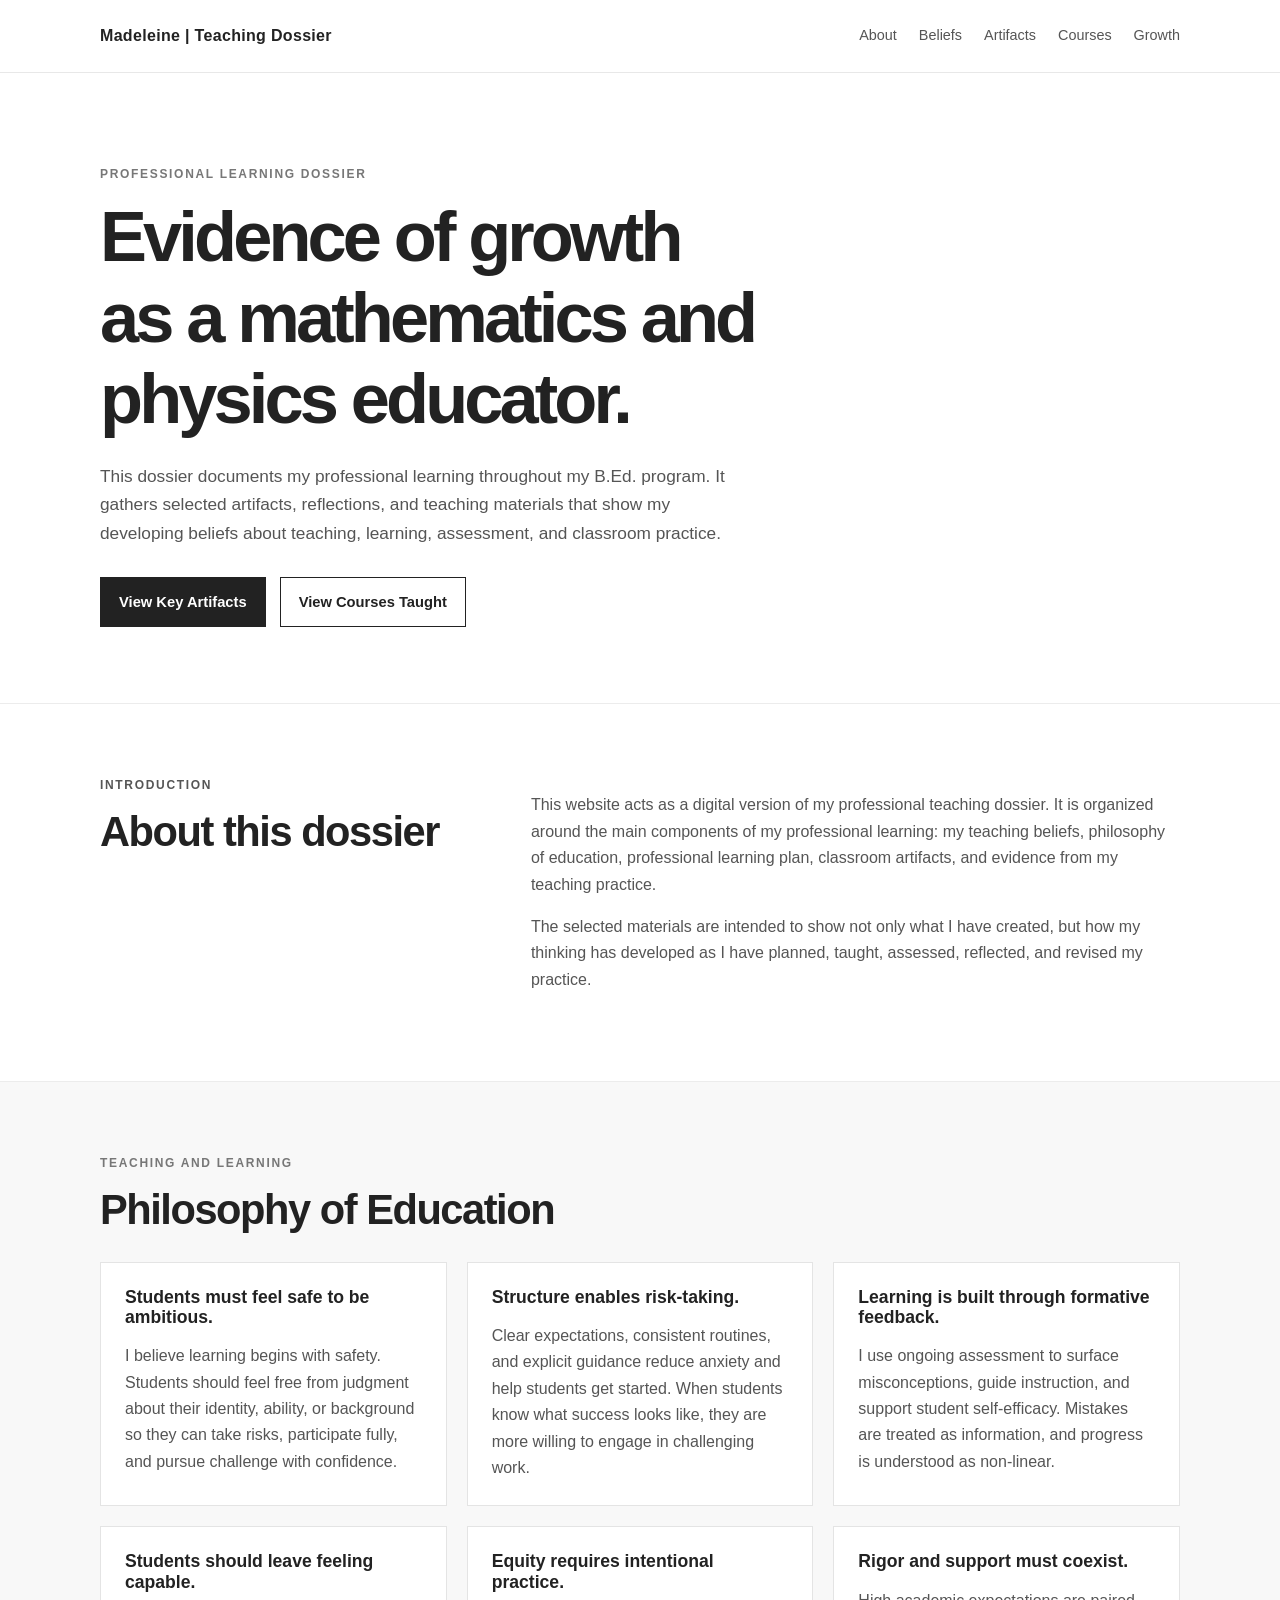
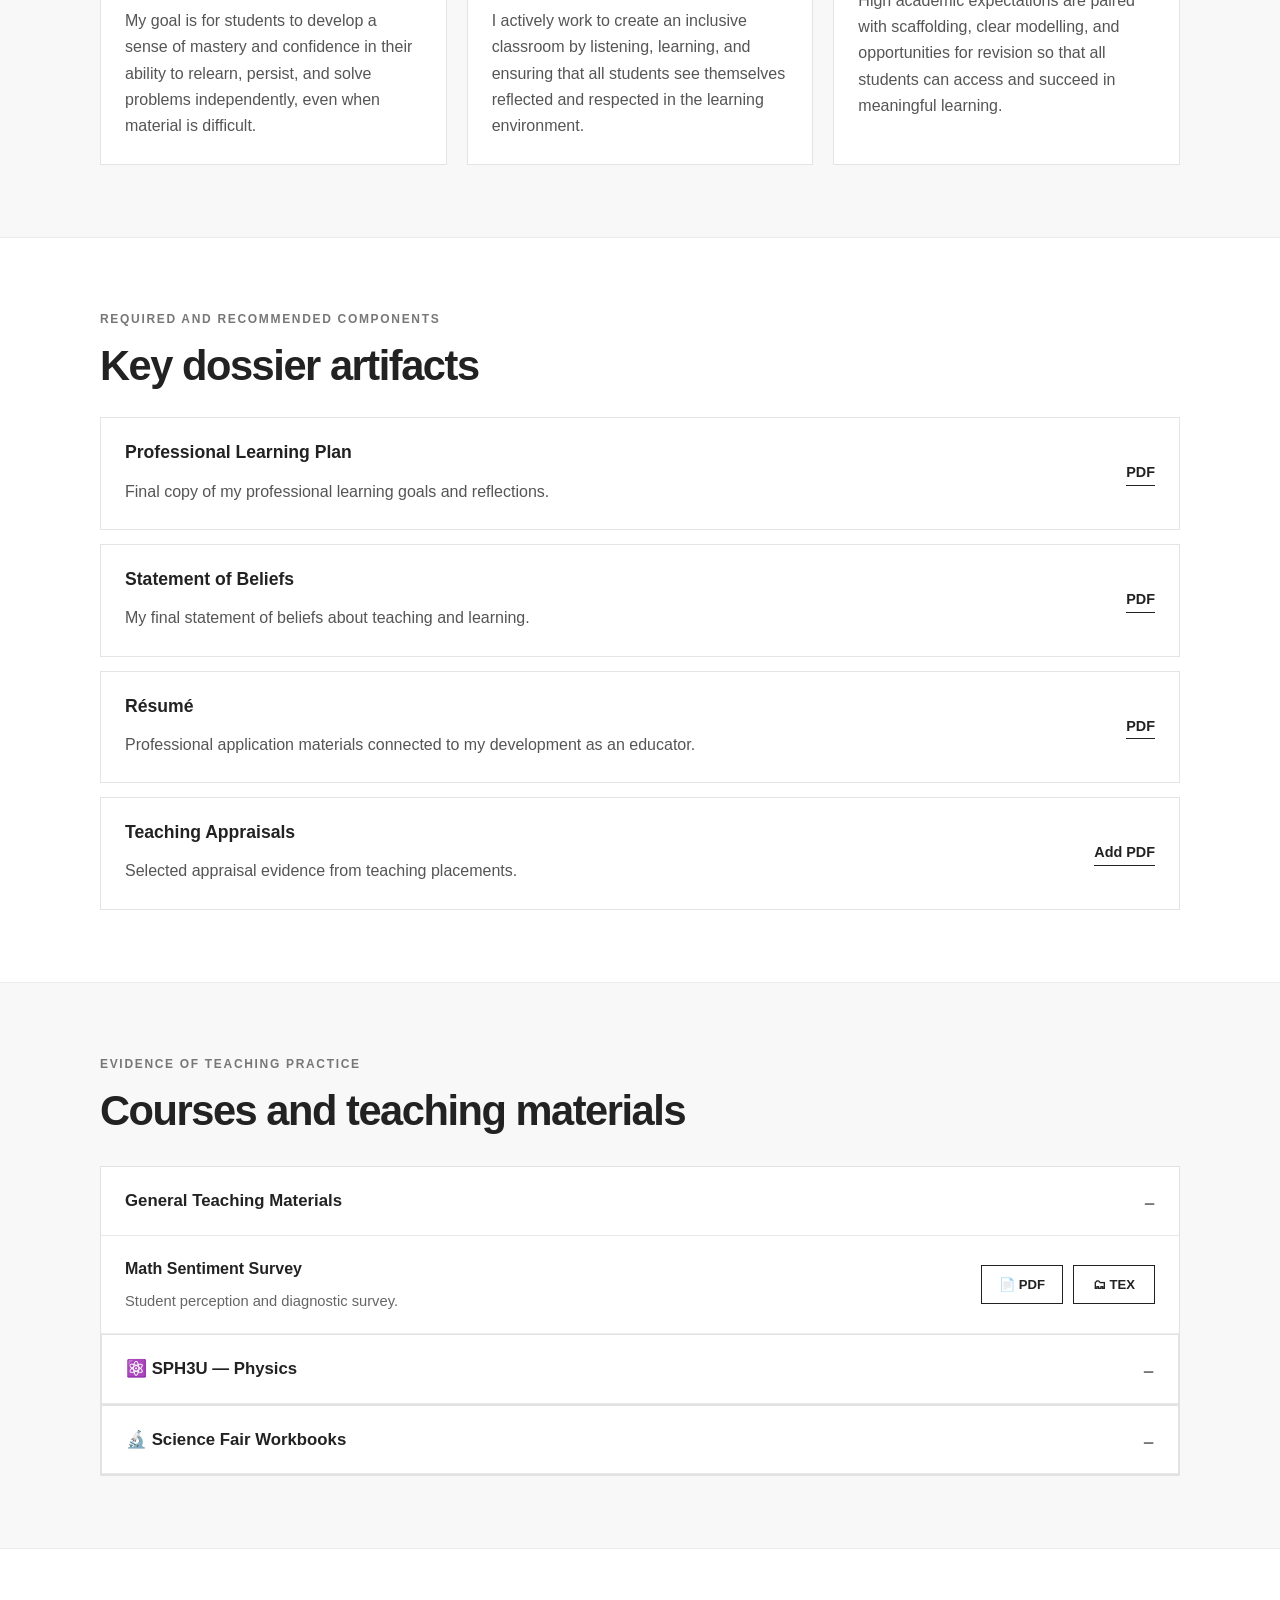
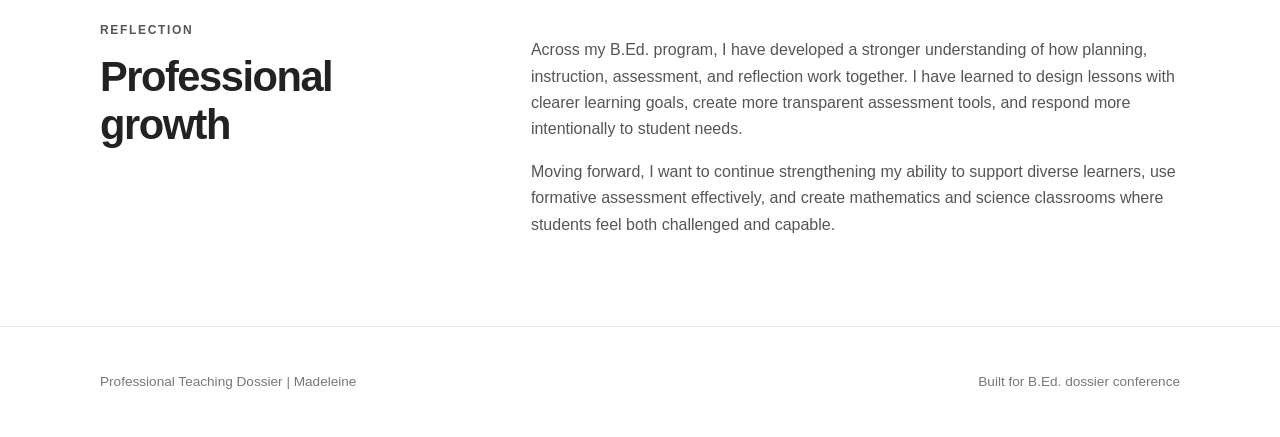
==== index.html @ 3e5472cd "added more course files" ====
<!DOCTYPE html>
<html lang="en">
<head>
  <meta charset="UTF-8" />
  <meta name="viewport" content="width=device-width, initial-scale=1.0" />
  <title>Professional Teaching Dossier | Madeleine</title>
  <link rel="stylesheet" href="style.css" />
</head>

<body>
  <header class="site-header">
    <div class="container nav-container">
      <a href="#home" class="logo">Madeleine | Teaching Dossier</a>

      <nav class="nav-links">
        <a href="#about">About</a>
        <a href="#beliefs">Beliefs</a>
        <a href="#artifacts">Artifacts</a>
        <a href="#courses">Courses</a>
        <a href="#growth">Growth</a>
      </nav>
    </div>
  </header>

  <main id="home">
    <section class="hero">
      <div class="container hero-grid">
        <div>
          <p class="eyebrow">Professional Learning Dossier</p>
          <h1>Evidence of growth as a mathematics and physics educator.</h1>
          <p class="hero-text">
            This dossier documents my professional learning throughout my B.Ed. program.
            It gathers selected artifacts, reflections, and teaching materials that show
            my developing beliefs about teaching, learning, assessment, and classroom practice.
          </p>

          <div class="button-row">
            <a class="button primary" href="#artifacts">View Key Artifacts</a>
            <a class="button secondary" href="#courses">View Courses Taught</a>
          </div>
        </div>
      </div>
    </section>

    <section id="about" class="section">
      <div class="container two-column">
        <div>
          <p class="eyebrow">Introduction</p>
          <h2>About this dossier</h2>
        </div>
        <div>
          <p>
            This website acts as a digital version of my professional teaching dossier.
            It is organized around the main components of my professional learning:
            my teaching beliefs, philosophy of education, professional learning plan,
            classroom artifacts, and evidence from my teaching practice.
          </p>
          <p>
            The selected materials are intended to show not only what I have created,
            but how my thinking has developed as I have planned, taught, assessed,
            reflected, and revised my practice.
          </p>
        </div>
      </div>
    </section>
    
    <section id="beliefs" class="section light">
      <div class="container">
        <p class="eyebrow">Teaching and Learning</p>
        <h2>Philosophy of Education</h2>
    
        <div class="card-grid three">
          <article class="card">
            <h3>Students must feel safe to be ambitious.</h3>
            <p>
              I believe learning begins with safety. Students should feel free from judgment
              about their identity, ability, or background so they can take risks, participate
              fully, and pursue challenge with confidence.
            </p>
          </article>
    
          <article class="card">
            <h3>Structure enables risk-taking.</h3>
            <p>
              Clear expectations, consistent routines, and explicit guidance reduce anxiety and
              help students get started. When students know what success looks like, they are
              more willing to engage in challenging work.
            </p>
          </article>
    
          <article class="card">
            <h3>Learning is built through formative feedback.</h3>
            <p>
              I use ongoing assessment to surface misconceptions, guide instruction, and support
              student self-efficacy. Mistakes are treated as information, and progress is
              understood as non-linear.
            </p>
          </article>
    
          <article class="card">
            <h3>Students should leave feeling capable.</h3>
            <p>
              My goal is for students to develop a sense of mastery and confidence in their
              ability to relearn, persist, and solve problems independently, even when material
              is difficult.
            </p>
          </article>
    
          <article class="card">
            <h3>Equity requires intentional practice.</h3>
            <p>
              I actively work to create an inclusive classroom by listening, learning, and
              ensuring that all students see themselves reflected and respected in the learning
              environment.
            </p>
          </article>
    
          <article class="card">
            <h3>Rigor and support must coexist.</h3>
            <p>
              High academic expectations are paired with scaffolding, clear modelling, and
              opportunities for revision so that all students can access and succeed in
              meaningful learning.
            </p>
          </article>
        </div>
      </div>
    </section>

    <section id="artifacts" class="section">
      <div class="container">
        <p class="eyebrow">Required and Recommended Components</p>
        <h2>Key dossier artifacts</h2>

        <div class="artifact-list">
          <article class="artifact">
            <div>
              <h3>Professional Learning Plan</h3>
              <p>Final copy of my professional learning goals and reflections.</p>
            </div>
            <a href="documents/professional-learning-plan.pdf" target="_blank">PDF</a>
          </article>

          <article class="artifact">
            <div>
              <h3>Statement of Beliefs</h3>
              <p>My final statement of beliefs about teaching and learning.</p>
            </div>
            <a href="documents/statement-of-beliefs.pdf" target="_blank">PDF</a>
          </article>

          <article class="artifact">
            <div>
              <h3>Résumé</h3>
              <p>Professional application materials connected to my development as an educator.</p>
            </div>
            <a href="documents/resume-cover-letter.pdf" target="_blank">PDF</a>
          </article>

          <article class="artifact">
            <div>
              <h3>Teaching Appraisals</h3>
              <p>Selected appraisal evidence from teaching placements.</p>
            </div>
            <a href="documents/teaching-appraisals.pdf" target="_blank">Add PDF</a>
          </article>
        </div>
      </div>
    </section>

    <section id="courses" class="section light">
      <div class="container">
        <p class="eyebrow">Evidence of Teaching Practice</p>
        <h2>Courses and teaching materials</h2>

        <div class="resource-groups">

          <details class="resource-group" open>
            <summary>General Teaching Materials</summary>

            <div class="resource-card">
              <div>
                <h4>Math Sentiment Survey</h4>
                <p>Student perception and diagnostic survey.</p>
              </div>
              <div class="download-buttons">
                <a href="teaching-materials/general-materials/math-sentiment-survey.pdf" download>📄 PDF</a>
                <a href="teaching-materials/math-sentiment-survey.tex" download>🗂 TEX</a>
              </div>
            </div>

      <details class="resource-group">
        <summary>⚛️ SPH3U — Physics</summary>

        <div class="resource-card"><div><h4>Kinematics — Relative Motion 1</h4></div><div class="download-buttons"><a href="teaching-materials/grade11-physics/sph3u-relative-motion-1.pdf" target="_blank" rel="noopener">📄 PDF</a><a href="teaching-materials/grade11-physics/sph3u-relative-motion-1.zip" download>🗂 ZIP</a></div></div>

        <div class="resource-card"><div><h4>Kinematics — Relative Motion 2</h4></div><div class="download-buttons"><a href="teaching-materials/grade11-physics/sph3u-relative-motion-2.pdf" target="_blank" rel="noopener">📄 PDF</a><a href="teaching-materials/grade11-physics/sph3u-relative-motion-2.tex" download>🗂 TEX</a></div></div>

        <div class="resource-card"><div><h4>Dynamics — Introduction to Dynamics</h4></div><div class="download-buttons"><a href="teaching-materials/grade11-physics/sph3u-introduction-to-dynamics.pdf" target="_blank" rel="noopener">📄 PDF</a><a href="teaching-materials/documents/sph3u-introduction-to-dynamics.zip" download>🗂 ZIP</a></div></div>

        <div class="resource-card"><div><h4>Dynamics — Forces</h4></div><div class="download-buttons"><a href="teaching-materials/grade11-physics/sph3u-forces.pdf" target="_blank" rel="noopener">📄 PDF</a><a href="teaching-materials/documents/sph3u-forces.zip" download>🗂 ZIP</a></div></div>

        <div class="resource-card"><div><h4>Dynamics — Newton’s Laws</h4></div><div class="download-buttons"><a href="teaching-materials/documents/sph3u-newtons-laws.pdf" download>📄 PDF</a><a href="teaching-materials/documents/sph3u-newtons-laws.zip" download>🗂 ZIP</a></div></div>

        <div class="resource-card"><div><h4>Dynamics — Newton’s Laws</h4></div><div class="download-buttons"><a href="teaching-materials/documents/sph3u-newtons-laws.pdf" download>📄 PDF</a><a href="teaching-materials/documents/sph3u-newtons-laws.zip" download>🗂 ZIP</a></div></div>

        <div class="resource-card"><div><h4>Dynamics — Newton’s Laws</h4></div><div class="download-buttons"><a href="teaching-materials/documents/sph3u-newtons-laws.pdf" download>📄 PDF</a><a href="teaching-materials/documents/sph3u-newtons-laws.zip" download>🗂 ZIP</a></div></div>
 
        <div class="resource-card"><div><h4>Dynamics — Gravity and Universal Gravitation</h4></div><div class="download-buttons"><a href="teaching-materials/documents/sph3u-gravity.pdf" download>📄 PDF</a><a href="teaching-materials/documents/sph3u-gravity.zip" download>🗂 ZIP</a></div></div>

        <div class="resource-card"><div><h4>Dynamics — Friction</h4></div><div class="download-buttons"><a href="teaching-materials/documents/sph3u-friction.pdf" download>📄 PDF</a><a href="teaching-materials/documents/sph3u-friction.zip" download>🗂 ZIP</a></div></div>

        <div class="resource-card"><div><h4>Labs — Experimental Uncertainties, % Error, Line of Best Fit</h4></div><div class="download-buttons"><a href="teaching-materials/documents/sph3u-experimental-uncertainties.pdf" download>📄 PDF</a><a href="teaching-materials/documents/sph3u-experimental-uncertainties.zip" download>🗂 ZIP</a></div></div>
      </details>

      <details class="resource-group">
        <summary>🔬 Science Fair Workbooks </summary>

        <div class="resource-card">
          <div>
            <h4>RD2 — Methodology Workbook</h4>
          </div>
          <div class="download-buttons">
            <a href="teaching-materials/science-fair-club/rd2-methodology.pdf" target="_blank" rel="noopener">📄 PDF</a>
            <a href="teaching-materials/science-fair-club/rd2-methodology.tex" download>🗂 TEX</a>
          </div>
        </div>

        <div class="resource-card">
          <div>
            <h4>RD3 — Reproducibility Workbook</h4>
          </div>
          <div class="download-buttons">
            <a href="teaching-materials/science-fair-club/rd3-reproducibility.pdf" target="_blank" rel="noopener">📄 PDF</a>
            <a href="teaching-materials/science-fair-club/rd3-reproducibility.tex" download>🗂 TEX</a>
          </div>
        </div>
      </details>

    </div>
  </div>
</section>


    <section id="growth" class="section">
      <div class="container two-column">
        <div>
          <p class="eyebrow">Reflection</p>
          <h2>Professional growth</h2>
        </div>

        <div>
          <p>
            Across my B.Ed. program, I have developed a stronger understanding of how planning,
            instruction, assessment, and reflection work together. I have learned to design
            lessons with clearer learning goals, create more transparent assessment tools,
            and respond more intentionally to student needs.
          </p>

          <p>
            Moving forward, I want to continue strengthening my ability to support diverse learners,
            use formative assessment effectively, and create mathematics and science classrooms
            where students feel both challenged and capable.
          </p>
        </div>
      </div>
    </section>
  </main>

  <footer class="site-footer">
    <div class="container footer-content">
      <p>Professional Teaching Dossier | Madeleine</p>
      <p>Built for B.Ed. dossier conference</p>
    </div>
  </footer>
</body>
</html>
---- style.css ----
* {
  box-sizing: border-box;
}

html {
  scroll-behavior: smooth;
}

body {
  margin: 0;
  font-family: Arial, Helvetica, sans-serif;
  color: #222;
  background: #ffffff;
  line-height: 1.65;
}

a {
  color: inherit;
}

.container {
  width: min(1080px, 92%);
  margin: 0 auto;
}

.site-header {
  position: sticky;
  top: 0;
  z-index: 10;
  background: rgba(255, 255, 255, 0.94);
  border-bottom: 1px solid #e8e8e8;
  backdrop-filter: blur(10px);
}

.nav-container {
  min-height: 72px;
  display: flex;
  align-items: center;
  justify-content: space-between;
  gap: 24px;
}

.logo {
  text-decoration: none;
  font-weight: 700;
  letter-spacing: 0.02em;
}

.nav-links {
  display: flex;
  gap: 22px;
  font-size: 0.9rem;
}

.nav-links a {
  text-decoration: none;
  color: #555;
}

.nav-links a:hover {
  color: #000;
}

.hero {
  padding: 92px 0 76px;
  border-bottom: 1px solid #ececec;
}

.hero-grid {
  display: grid;
  grid-template-columns: 1.6fr 0.9fr;
  gap: 56px;
  align-items: center;
}

.eyebrow {
  margin: 0 0 12px;
  color: #777;
  text-transform: uppercase;
  letter-spacing: 0.14em;
  font-size: 0.75rem;
  font-weight: 700;
}

h1,
h2,
h3 {
  line-height: 1.15;
  margin-top: 0;
}

h1 {
  font-size: clamp(2.2rem, 6vw, 4.4rem);
  letter-spacing: -0.055em;
  margin-bottom: 22px;
}

h2 {
  font-size: clamp(1.7rem, 4vw, 2.6rem);
  letter-spacing: -0.035em;
  margin-bottom: 20px;
}

h3 {
  font-size: 1.1rem;
  margin-bottom: 10px;
}

.hero-text {
  max-width: 680px;
  font-size: 1.08rem;
  color: #555;
}

.button-row {
  display: flex;
  gap: 14px;
  flex-wrap: wrap;
  margin-top: 30px;
}

.button {
  display: inline-block;
  padding: 12px 18px;
  border: 1px solid #222;
  text-decoration: none;
  font-size: 0.92rem;
  font-weight: 700;
}

.button.primary {
  background: #222;
  color: white;
}

.button.secondary {
  background: white;
  color: #222;
}

.hero-card {
  border: 1px solid #e5e5e5;
  padding: 28px;
  background: #fafafa;
}

.hero-card h2 {
  font-size: 1.3rem;
  margin-bottom: 16px;
}

.section {
  padding: 72px 0;
}

.section.light {
  background: #f8f8f8;
  border-top: 1px solid #ececec;
  border-bottom: 1px solid #ececec;
}

.two-column {
  display: grid;
  grid-template-columns: 0.8fr 1.4fr;
  gap: 60px;
}

.two-column p {
  color: #555;
}

.card-grid {
  display: grid;
  gap: 20px;
  margin-top: 28px;
}

.card-grid.three {
  grid-template-columns: repeat(3, 1fr);
}

.card-grid.two {
  grid-template-columns: repeat(2, 1fr);
}

.card,
.course-card,
.artifact {
  background: white;
  border: 1px solid #e4e4e4;
  padding: 24px;
}

.card p,
.course-card p,
.artifact p {
  color: #555;
  margin-bottom: 0;
}

.artifact-list {
  display: grid;
  gap: 14px;
  margin-top: 28px;
}

.artifact {
  display: flex;
  justify-content: space-between;
  align-items: center;
  gap: 24px;
}

.artifact h3 {
  margin-bottom: 6px;
}

.artifact a,
.course-card a {
  white-space: nowrap;
  font-size: 0.9rem;
  font-weight: 700;
  text-decoration: none;
  border-bottom: 1px solid #222;
}

.course-code {
  margin: -4px 0 12px;
  font-size: 0.78rem;
  font-weight: 700;
  color: #777;
  text-transform: uppercase;
  letter-spacing: 0.12em;
}

.site-footer {
  padding: 30px 0;
  border-top: 1px solid #e8e8e8;
  background: #fff;
}

.footer-content {
  display: flex;
  justify-content: space-between;
  gap: 20px;
  color: #777;
  font-size: 0.85rem;
}

@media (max-width: 820px) {
  .nav-container,
  .footer-content {
    flex-direction: column;
    align-items: flex-start;
    padding: 16px 0;
  }

  .nav-links {
    flex-wrap: wrap;
    gap: 14px;
  }

  .hero-grid,
  .two-column,
  .card-grid.three,
  .card-grid.two {
    grid-template-columns: 1fr;
  }

  .hero {
    padding: 64px 0;
  }

  .section {
    padding: 52px 0;
  }

  .artifact {
    flex-direction: column;
    align-items: flex-start;
  }
}

.resource-groups {
  display: grid;
  gap: 18px;
  margin-top: 32px;
}

.resource-group {
  background: #ffffff;
  border: 1px solid #e2e2e2;
  padding: 0;
}

.resource-group summary {
  cursor: pointer;
  padding: 20px 24px;
  font-weight: 700;
  font-size: 1.05rem;
  list-style: none;
  border-bottom: 1px solid #e8e8e8;
}

.resource-group summary::-webkit-details-marker {
  display: none;
}

.resource-group summary::after {
  content: "+";
  float: right;
  font-size: 1.2rem;
  color: #777;
}

.resource-group[open] summary::after {
  content: "–";
}

.resource-card {
  display: flex;
  justify-content: space-between;
  align-items: center;
  gap: 28px;
  padding: 20px 24px;
  border-bottom: 1px solid #eeeeee;
}

.resource-card:last-child {
  border-bottom: none;
}

.resource-card h4 {
  margin: 0 0 6px;
  font-size: 1rem;
}

.resource-card p {
  margin: 0;
  color: #666;
  font-size: 0.92rem;
}

.download-buttons {
  display: flex;
  gap: 10px;
  flex-wrap: wrap;
}

.download-buttons a {
  display: inline-block;
  min-width: 82px;
  text-align: center;
  padding: 8px 12px;
  border: 1px solid #222;
  text-decoration: none;
  font-size: 0.82rem;
  font-weight: 700;
  background: #ffffff;
}

.download-buttons a:hover {
  background: #222;
  color: #ffffff;
}

@media (max-width: 720px) {
  .resource-card {
    flex-direction: column;
    align-items: flex-start;
  }
}
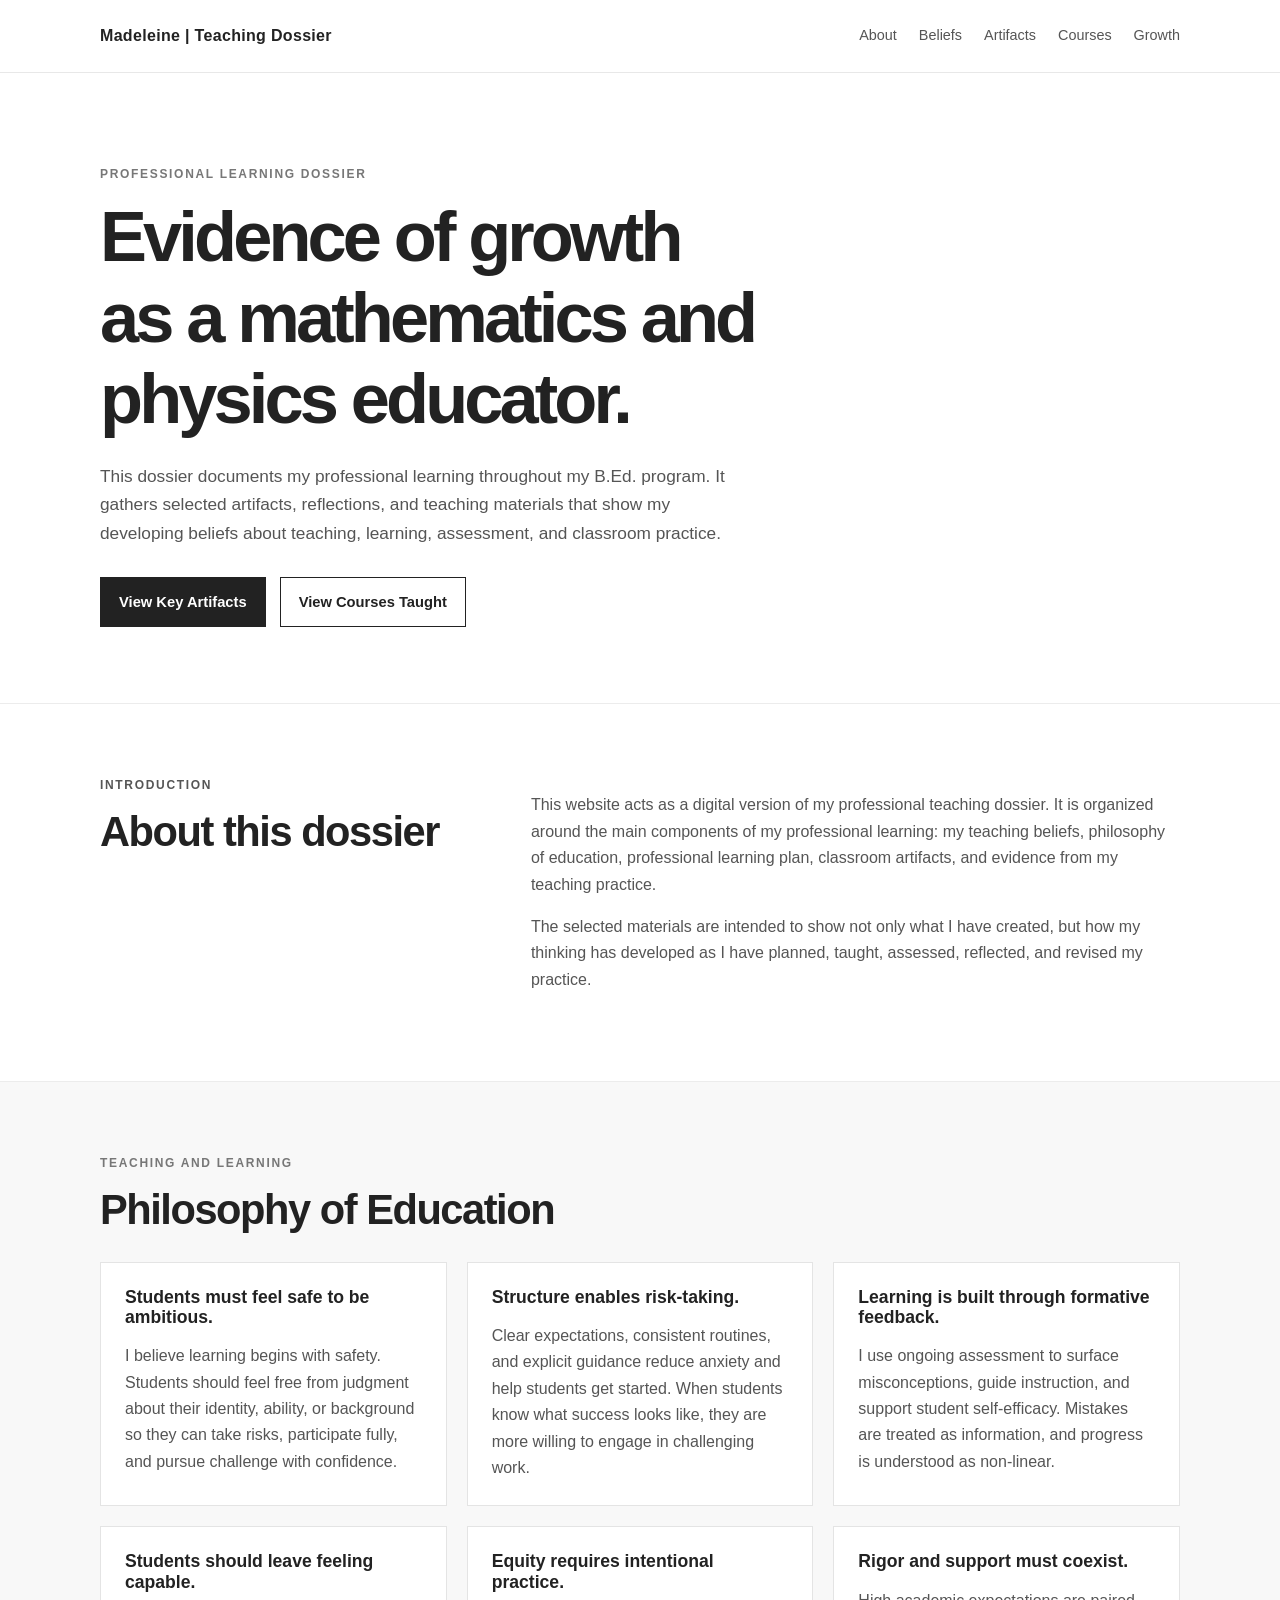
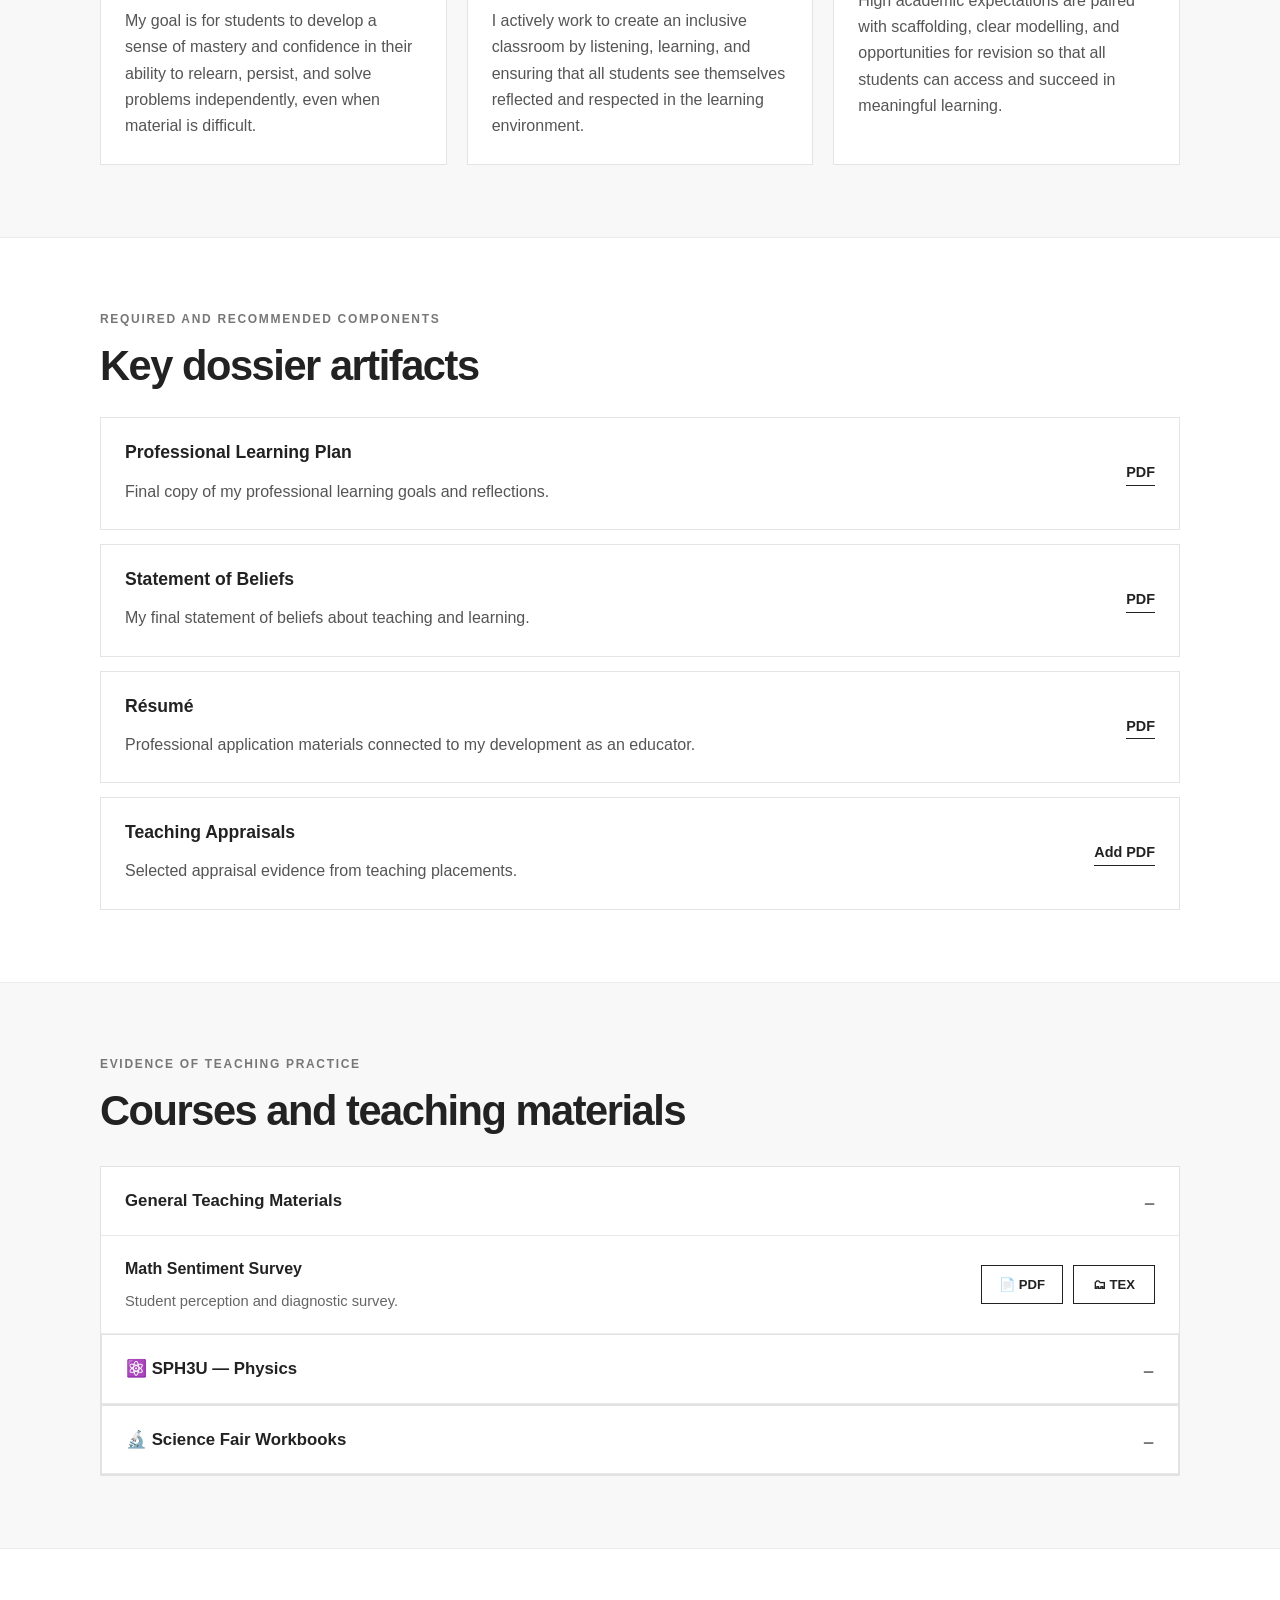
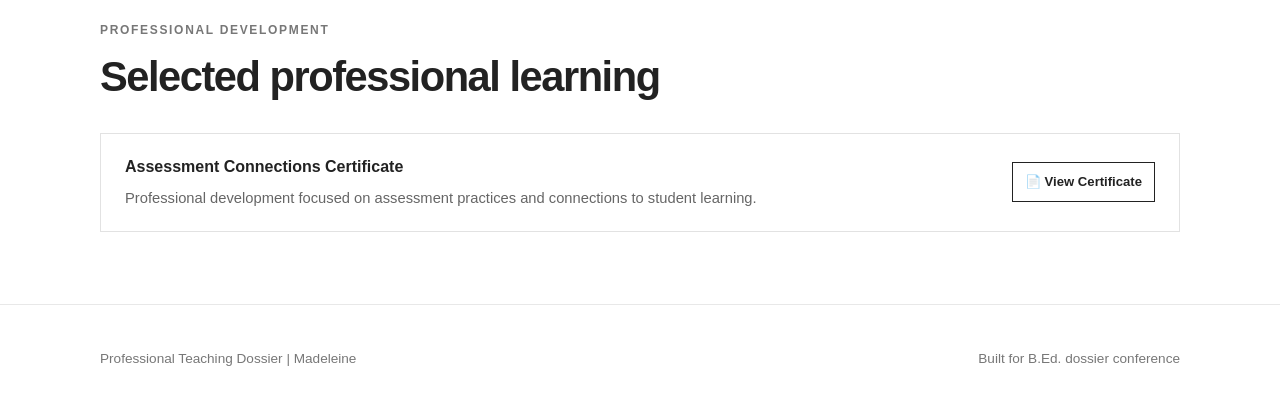
==== commit 29b33d2d: "updated professional development section" ====
--- a/index.html
+++ b/index.html
@@ -243,28 +243,29 @@
 
 
     <section id="growth" class="section">
-      <div class="container two-column">
-        <div>
-          <p class="eyebrow">Reflection</p>
-          <h2>Professional growth</h2>
-        </div>
-
-        <div>
-          <p>
-            Across my B.Ed. program, I have developed a stronger understanding of how planning,
-            instruction, assessment, and reflection work together. I have learned to design
-            lessons with clearer learning goals, create more transparent assessment tools,
-            and respond more intentionally to student needs.
-          </p>
-
-          <p>
-            Moving forward, I want to continue strengthening my ability to support diverse learners,
-            use formative assessment effectively, and create mathematics and science classrooms
-            where students feel both challenged and capable.
-          </p>
-        </div>
-      </div>
-    </section>
+  <div class="container">
+    <p class="eyebrow">Professional Development</p>
+    <h2>Selected professional learning</h2>
+
+    <div class="resource-groups">
+
+      <div class="resource-group" open>
+        <div class="resource-card">
+          <div>
+            <h4>Assessment Connections Certificate</h4>
+            <p>Professional development focused on assessment practices and connections to student learning.</p>
+          </div>
+          <div class="download-buttons">
+            <a href="assets/documents/assessment-connections-certificate.pdf" target="_blank" rel="noopener">
+              📄 View Certificate
+            </a>
+          </div>
+        </div>
+      </div>
+
+    </div>
+  </div>
+</section>
   </main>
 
   <footer class="site-footer">
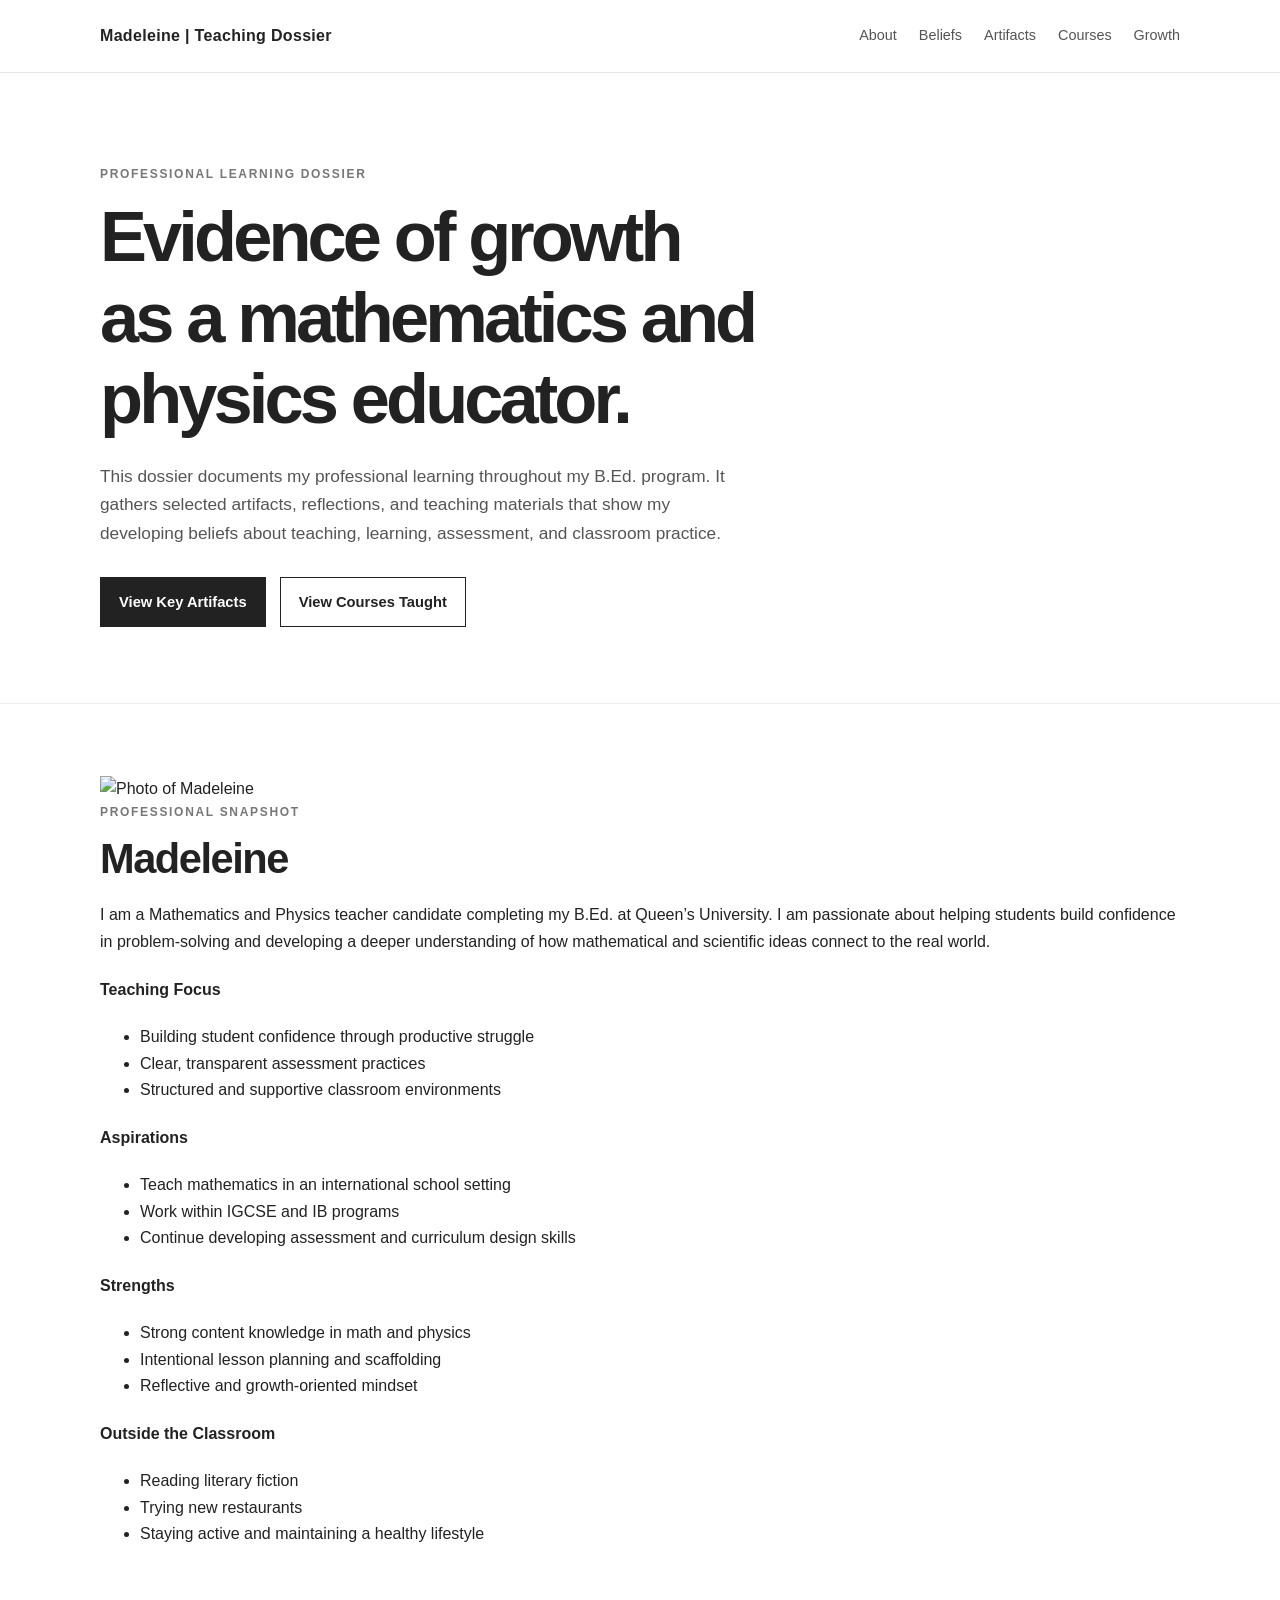
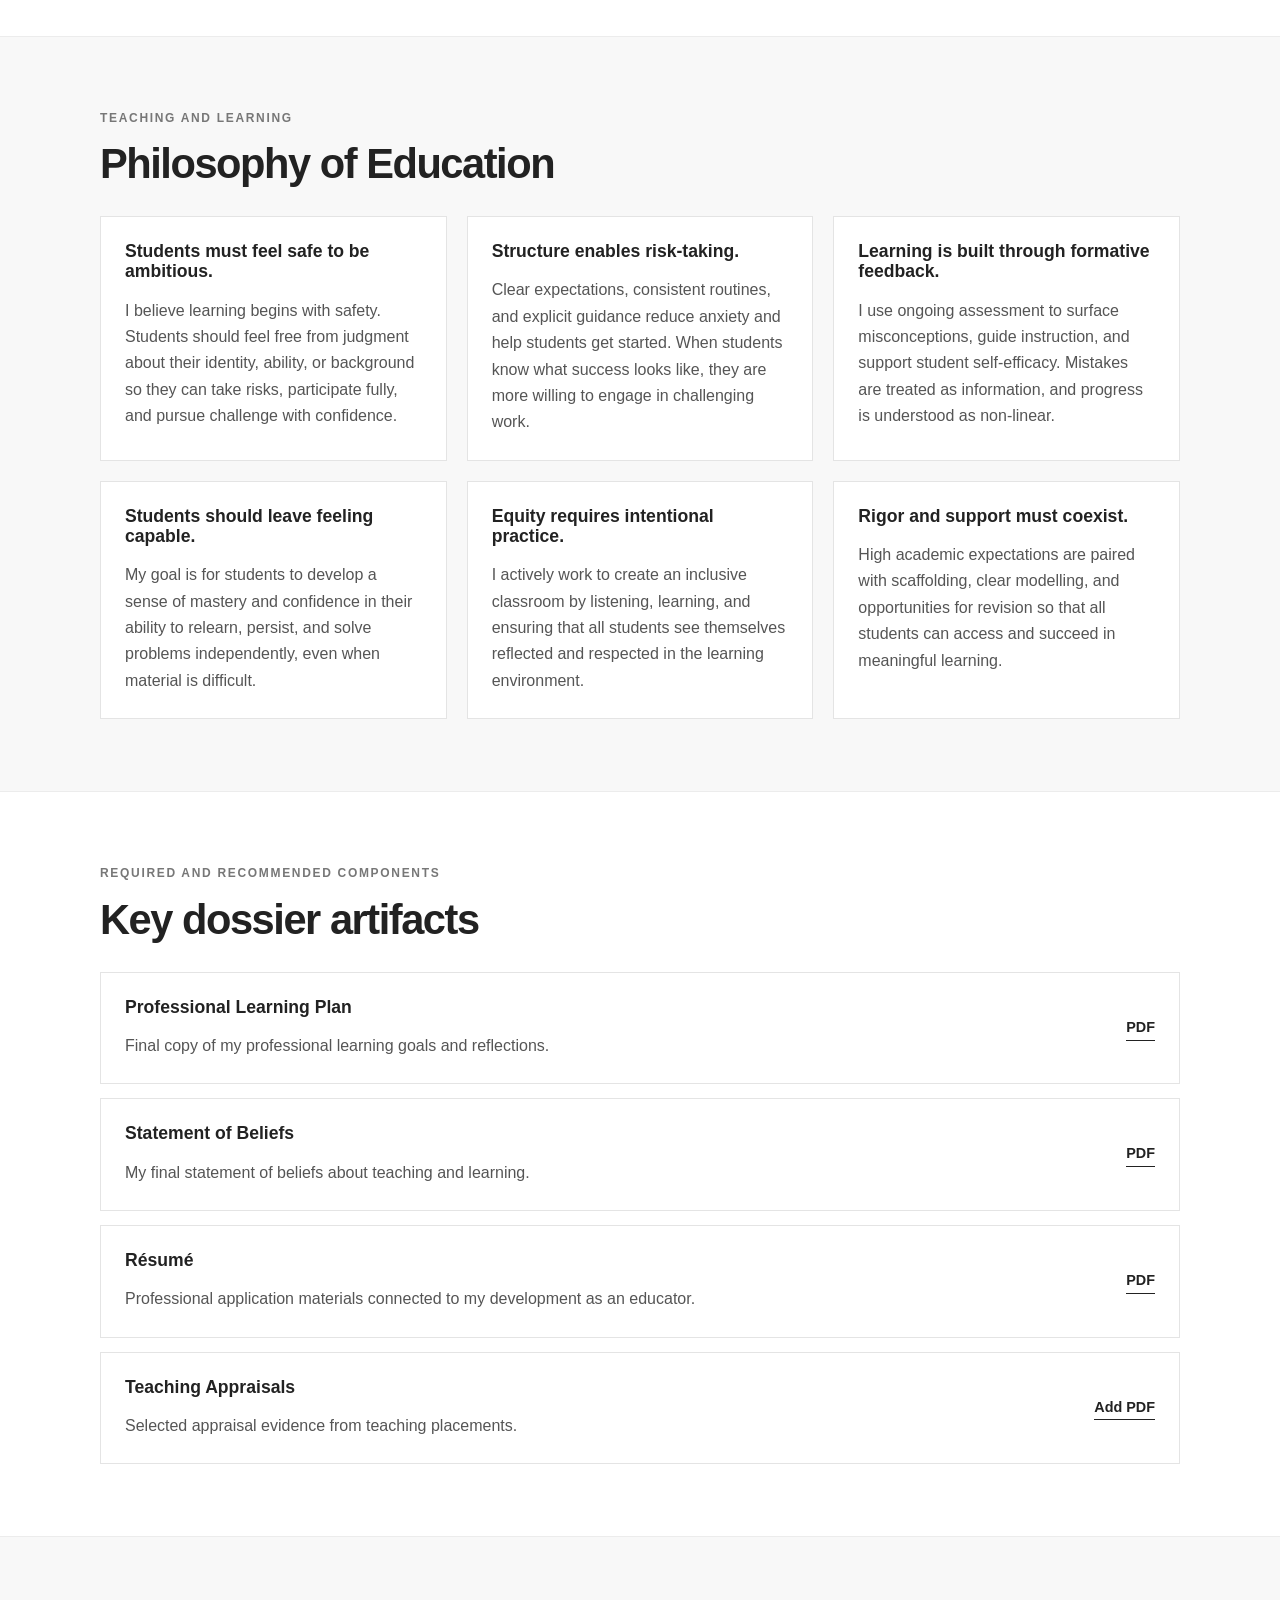
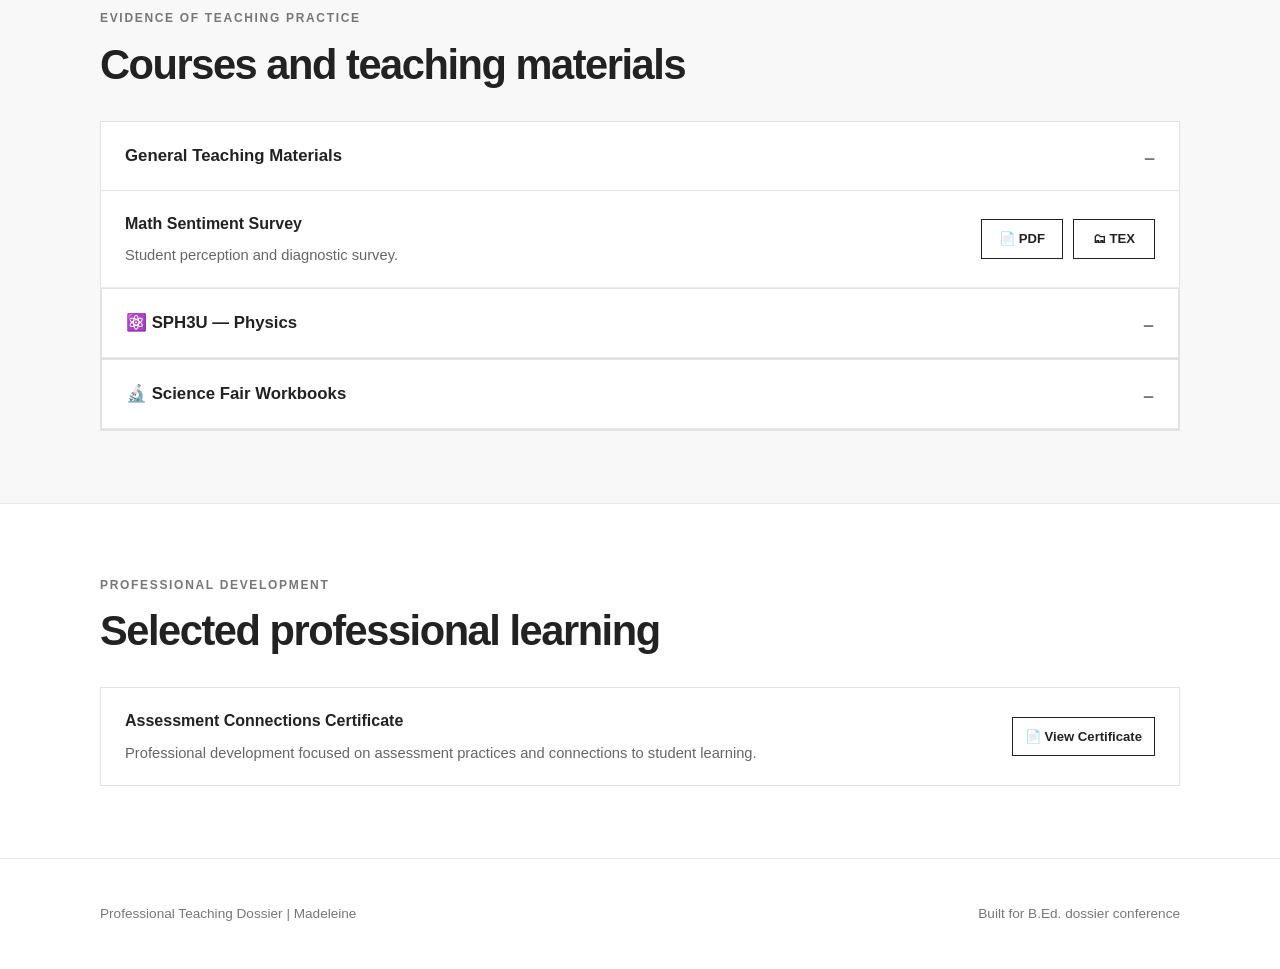
==== commit 1ea03b00: "added about section" ====
--- a/index.html
+++ b/index.html
@@ -42,27 +42,69 @@
       </div>
     </section>
 
-    <section id="about" class="section">
-      <div class="container two-column">
-        <div>
-          <p class="eyebrow">Introduction</p>
-          <h2>About this dossier</h2>
-        </div>
-        <div>
-          <p>
-            This website acts as a digital version of my professional teaching dossier.
-            It is organized around the main components of my professional learning:
-            my teaching beliefs, philosophy of education, professional learning plan,
-            classroom artifacts, and evidence from my teaching practice.
-          </p>
-          <p>
-            The selected materials are intended to show not only what I have created,
-            but how my thinking has developed as I have planned, taught, assessed,
-            reflected, and revised my practice.
-          </p>
-        </div>
-      </div>
-    </section>
+<section id="about" class="section">
+  <div class="container placemat">
+
+    <!-- LEFT: PHOTO -->
+    <div class="placemat-image">
+      <img src="assets/images/profile.jpg" alt="Photo of Madeleine">
+    </div>
+
+    <!-- RIGHT: CONTENT -->
+    <div class="placemat-content">
+
+      <p class="eyebrow">Professional Snapshot</p>
+      <h2>Madeleine</h2>
+
+      <p class="placemat-intro">
+        I am a Mathematics and Physics teacher candidate completing my B.Ed. at Queen’s University.
+        I am passionate about helping students build confidence in problem-solving and developing a
+        deeper understanding of how mathematical and scientific ideas connect to the real world.
+      </p>
+
+      <div class="placemat-grid">
+
+        <div>
+          <h4>Teaching Focus</h4>
+          <ul>
+            <li>Building student confidence through productive struggle</li>
+            <li>Clear, transparent assessment practices</li>
+            <li>Structured and supportive classroom environments</li>
+          </ul>
+        </div>
+
+        <div>
+          <h4>Aspirations</h4>
+          <ul>
+            <li>Teach mathematics in an international school setting</li>
+            <li>Work within IGCSE and IB programs</li>
+            <li>Continue developing assessment and curriculum design skills</li>
+          </ul>
+        </div>
+
+        <div>
+          <h4>Strengths</h4>
+          <ul>
+            <li>Strong content knowledge in math and physics</li>
+            <li>Intentional lesson planning and scaffolding</li>
+            <li>Reflective and growth-oriented mindset</li>
+          </ul>
+        </div>
+
+        <div>
+          <h4>Outside the Classroom</h4>
+          <ul>
+            <li>Reading literary fiction</li>
+            <li>Trying new restaurants</li>
+            <li>Staying active and maintaining a healthy lifestyle</li>
+          </ul>
+        </div>
+
+      </div>
+
+    </div>
+  </div>
+</section>
     
     <section id="beliefs" class="section light">
       <div class="container">
@@ -256,7 +298,7 @@
             <p>Professional development focused on assessment practices and connections to student learning.</p>
           </div>
           <div class="download-buttons">
-            <a href="assets/documents/assessment-connections-certificate.pdf" target="_blank" rel="noopener">
+            <a href="documents/assessment-connections-certificate.pdf" target="_blank" rel="noopener">
               📄 View Certificate
             </a>
           </div>
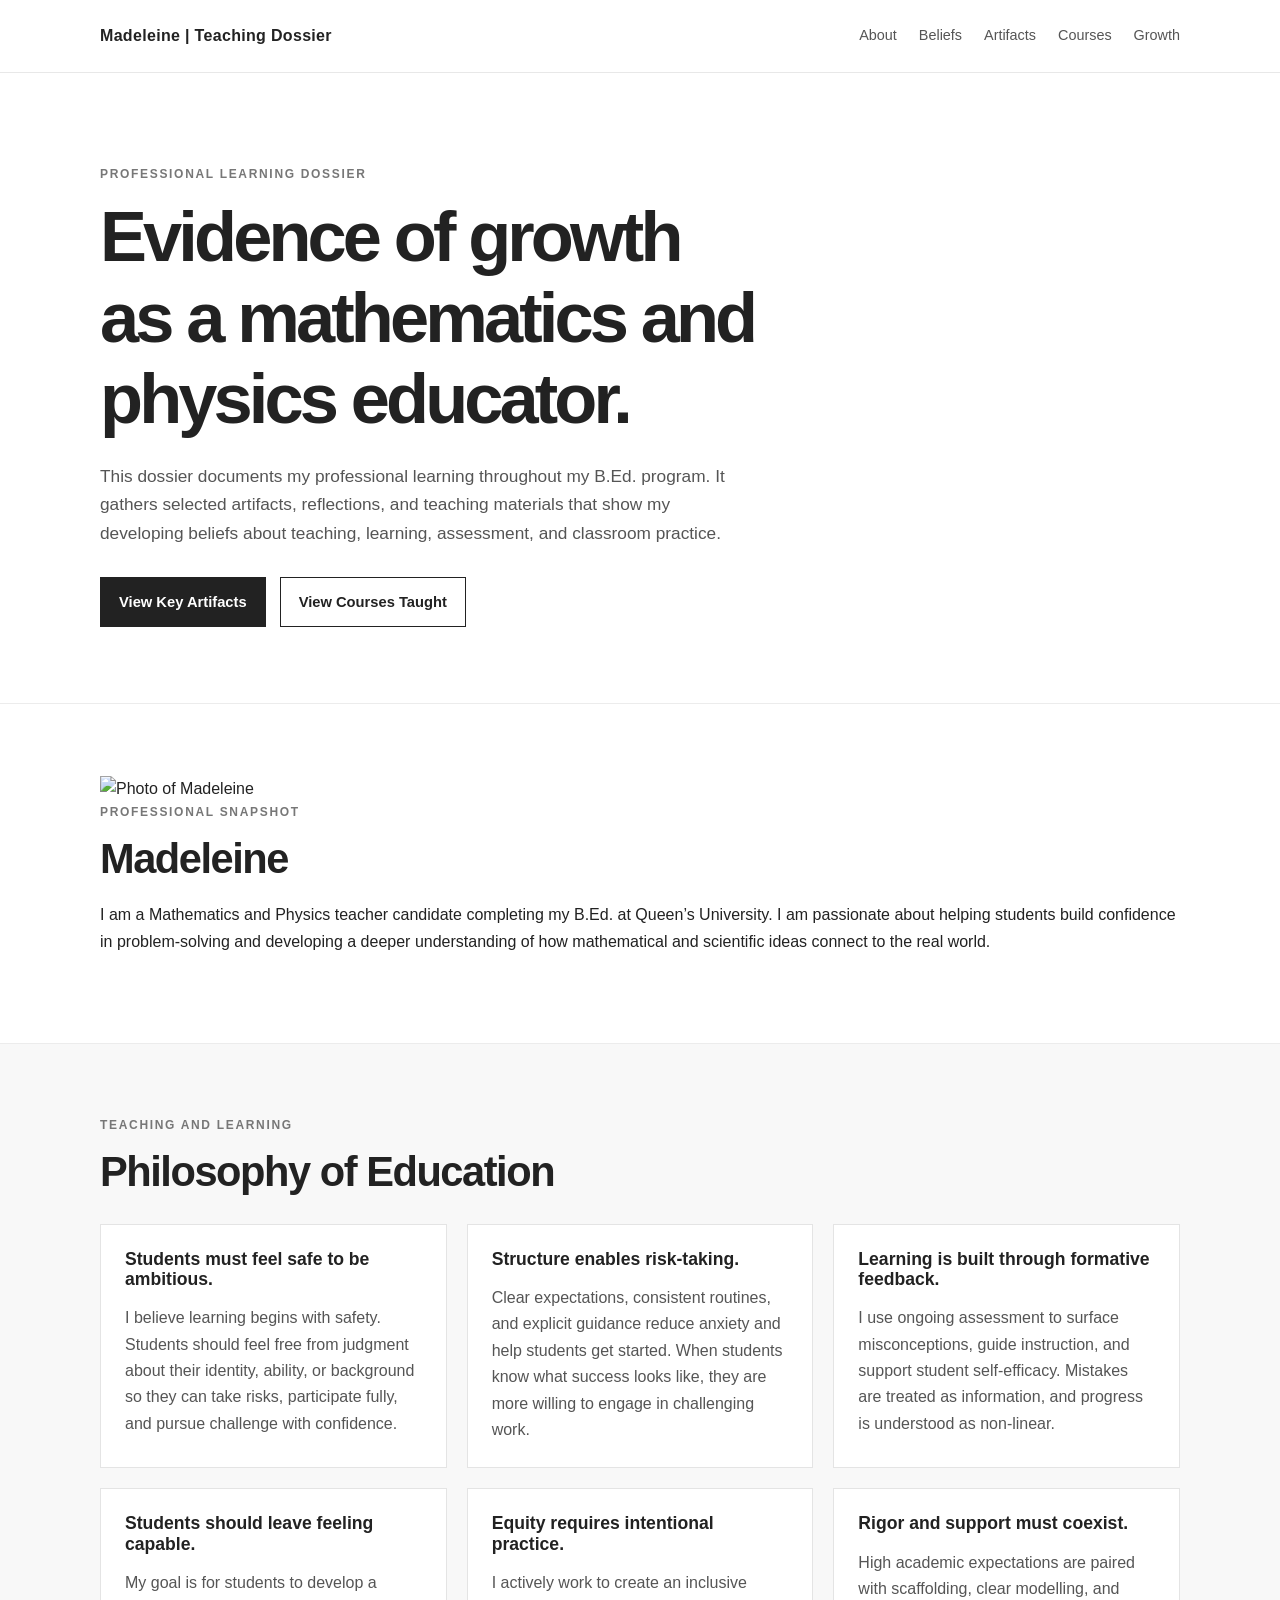
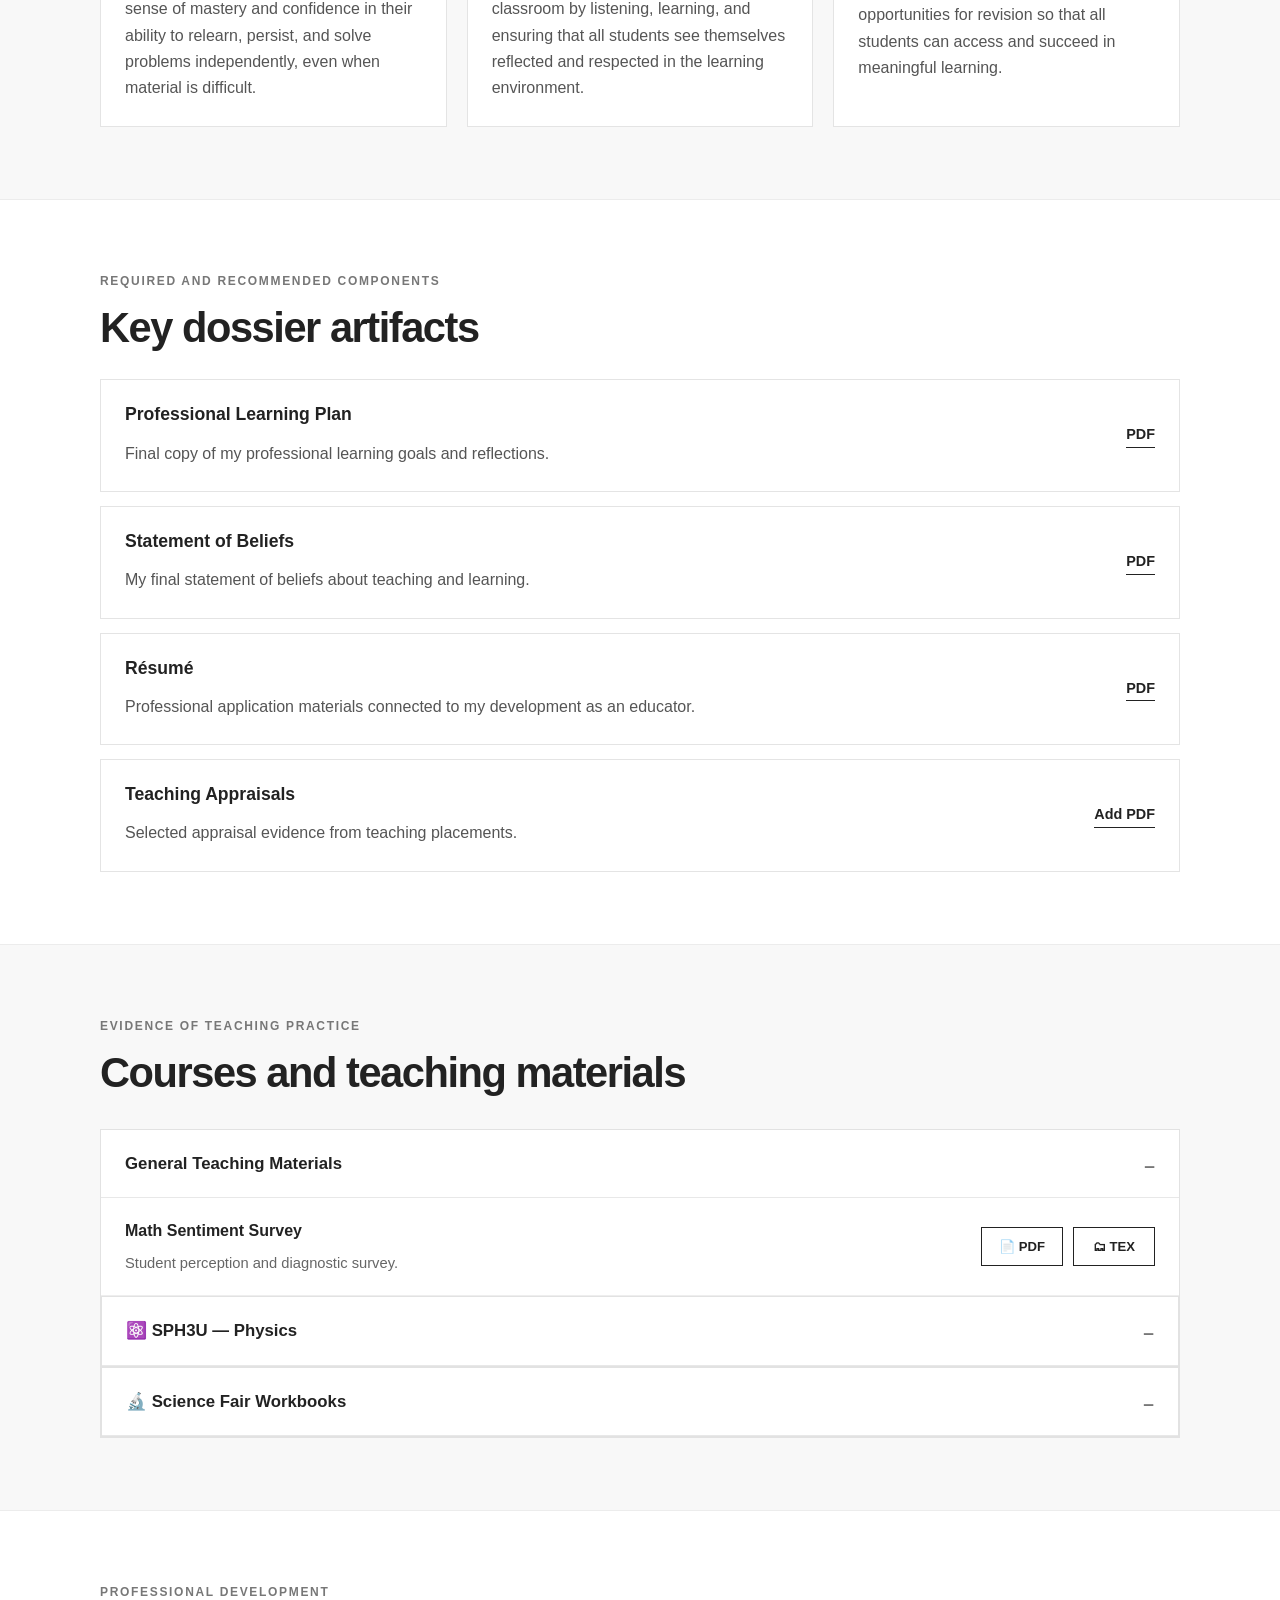
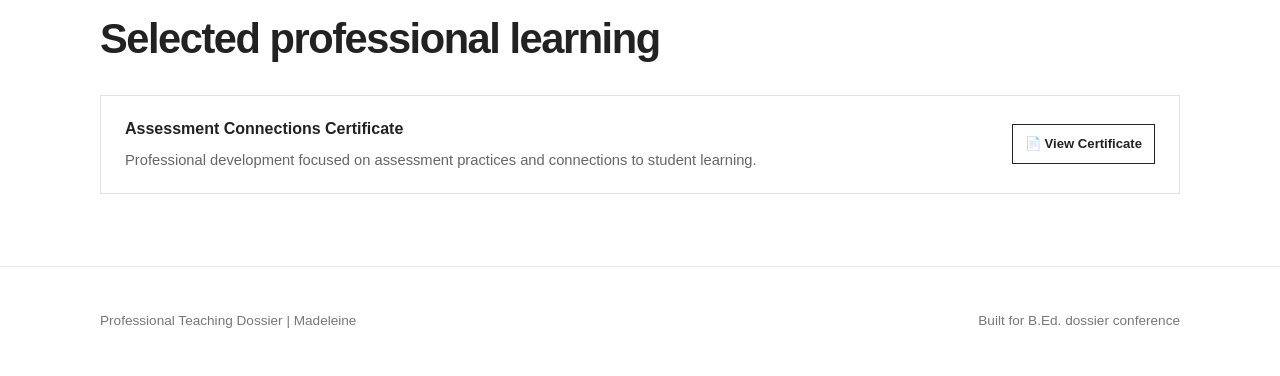
==== commit 9d124a14: "added photo" ====
--- a/index.html
+++ b/index.html
@@ -47,7 +47,7 @@
 
     <!-- LEFT: PHOTO -->
     <div class="placemat-image">
-      <img src="assets/images/profile.jpg" alt="Photo of Madeleine">
+      <img src="images/grad-photo.jpeg" alt="Photo of Madeleine">
     </div>
 
     <!-- RIGHT: CONTENT -->
@@ -63,42 +63,6 @@
       </p>
 
       <div class="placemat-grid">
-
-        <div>
-          <h4>Teaching Focus</h4>
-          <ul>
-            <li>Building student confidence through productive struggle</li>
-            <li>Clear, transparent assessment practices</li>
-            <li>Structured and supportive classroom environments</li>
-          </ul>
-        </div>
-
-        <div>
-          <h4>Aspirations</h4>
-          <ul>
-            <li>Teach mathematics in an international school setting</li>
-            <li>Work within IGCSE and IB programs</li>
-            <li>Continue developing assessment and curriculum design skills</li>
-          </ul>
-        </div>
-
-        <div>
-          <h4>Strengths</h4>
-          <ul>
-            <li>Strong content knowledge in math and physics</li>
-            <li>Intentional lesson planning and scaffolding</li>
-            <li>Reflective and growth-oriented mindset</li>
-          </ul>
-        </div>
-
-        <div>
-          <h4>Outside the Classroom</h4>
-          <ul>
-            <li>Reading literary fiction</li>
-            <li>Trying new restaurants</li>
-            <li>Staying active and maintaining a healthy lifestyle</li>
-          </ul>
-        </div>
 
       </div>
 
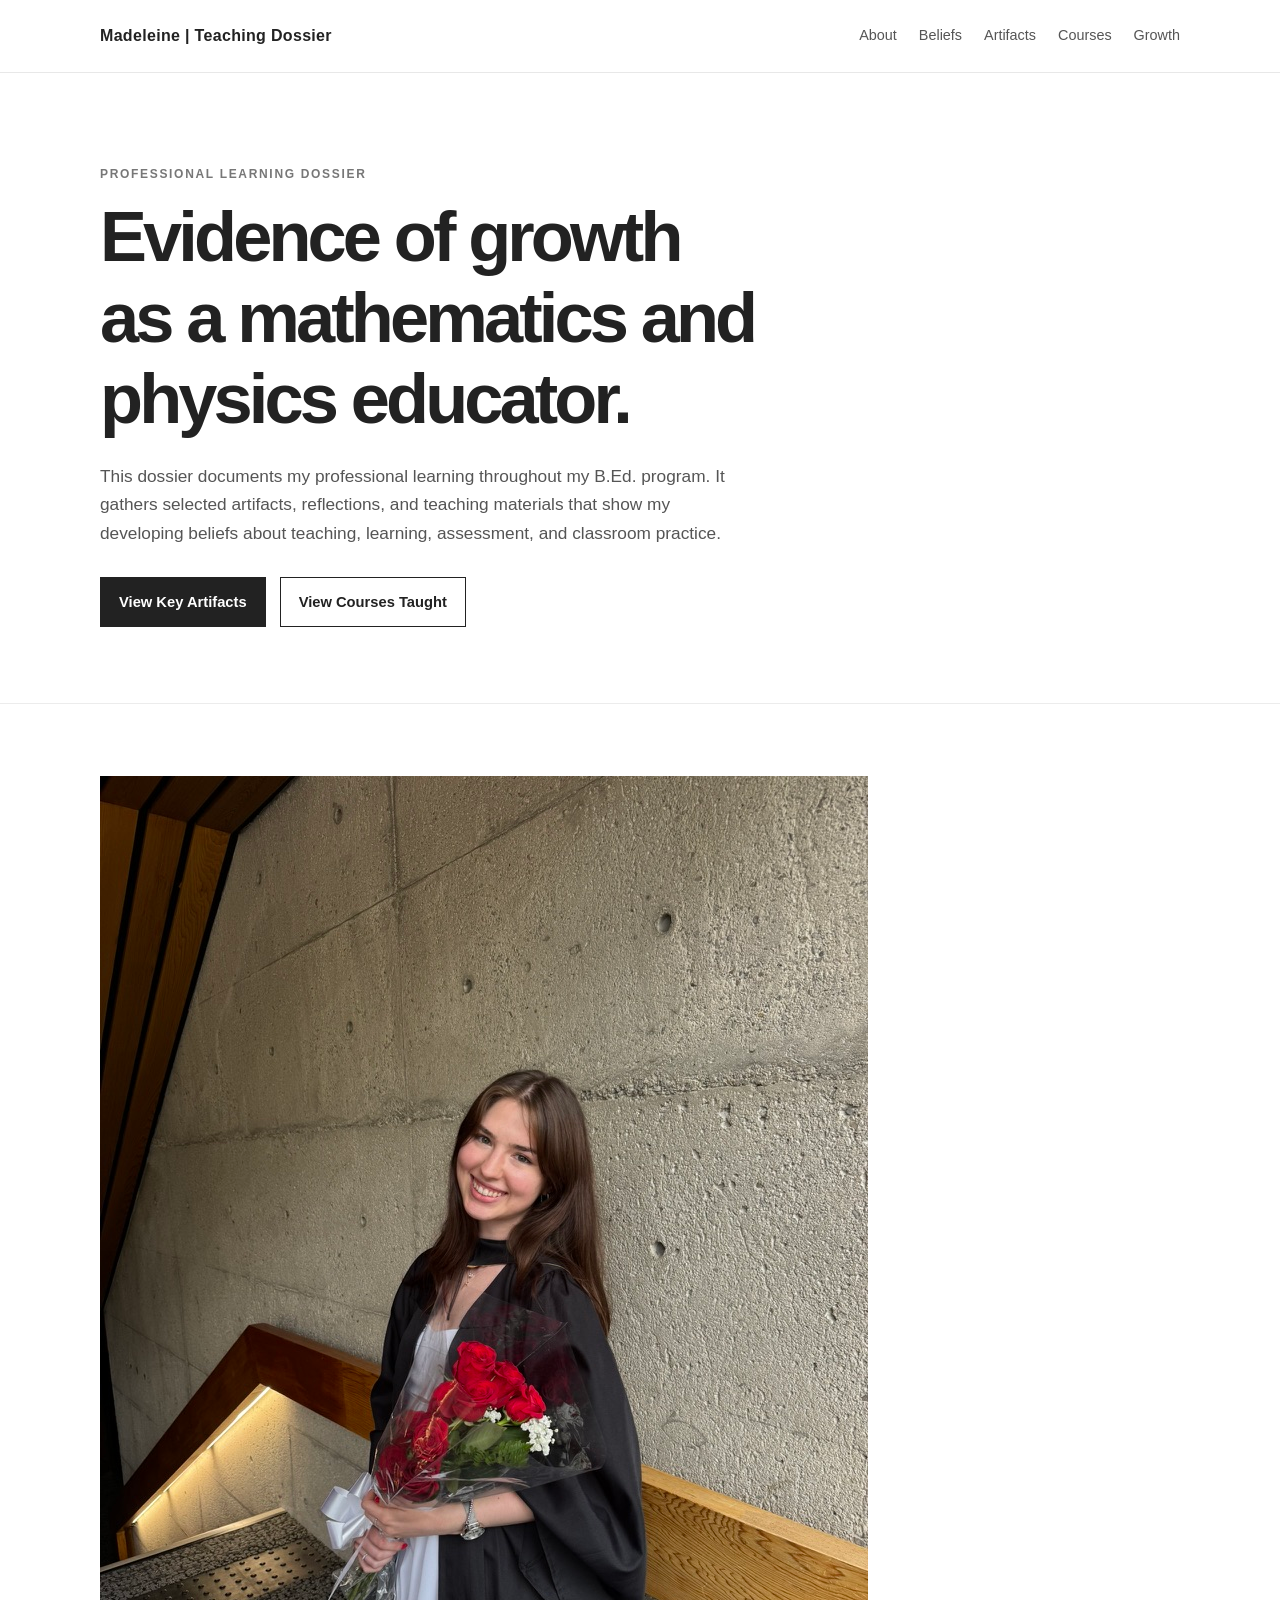
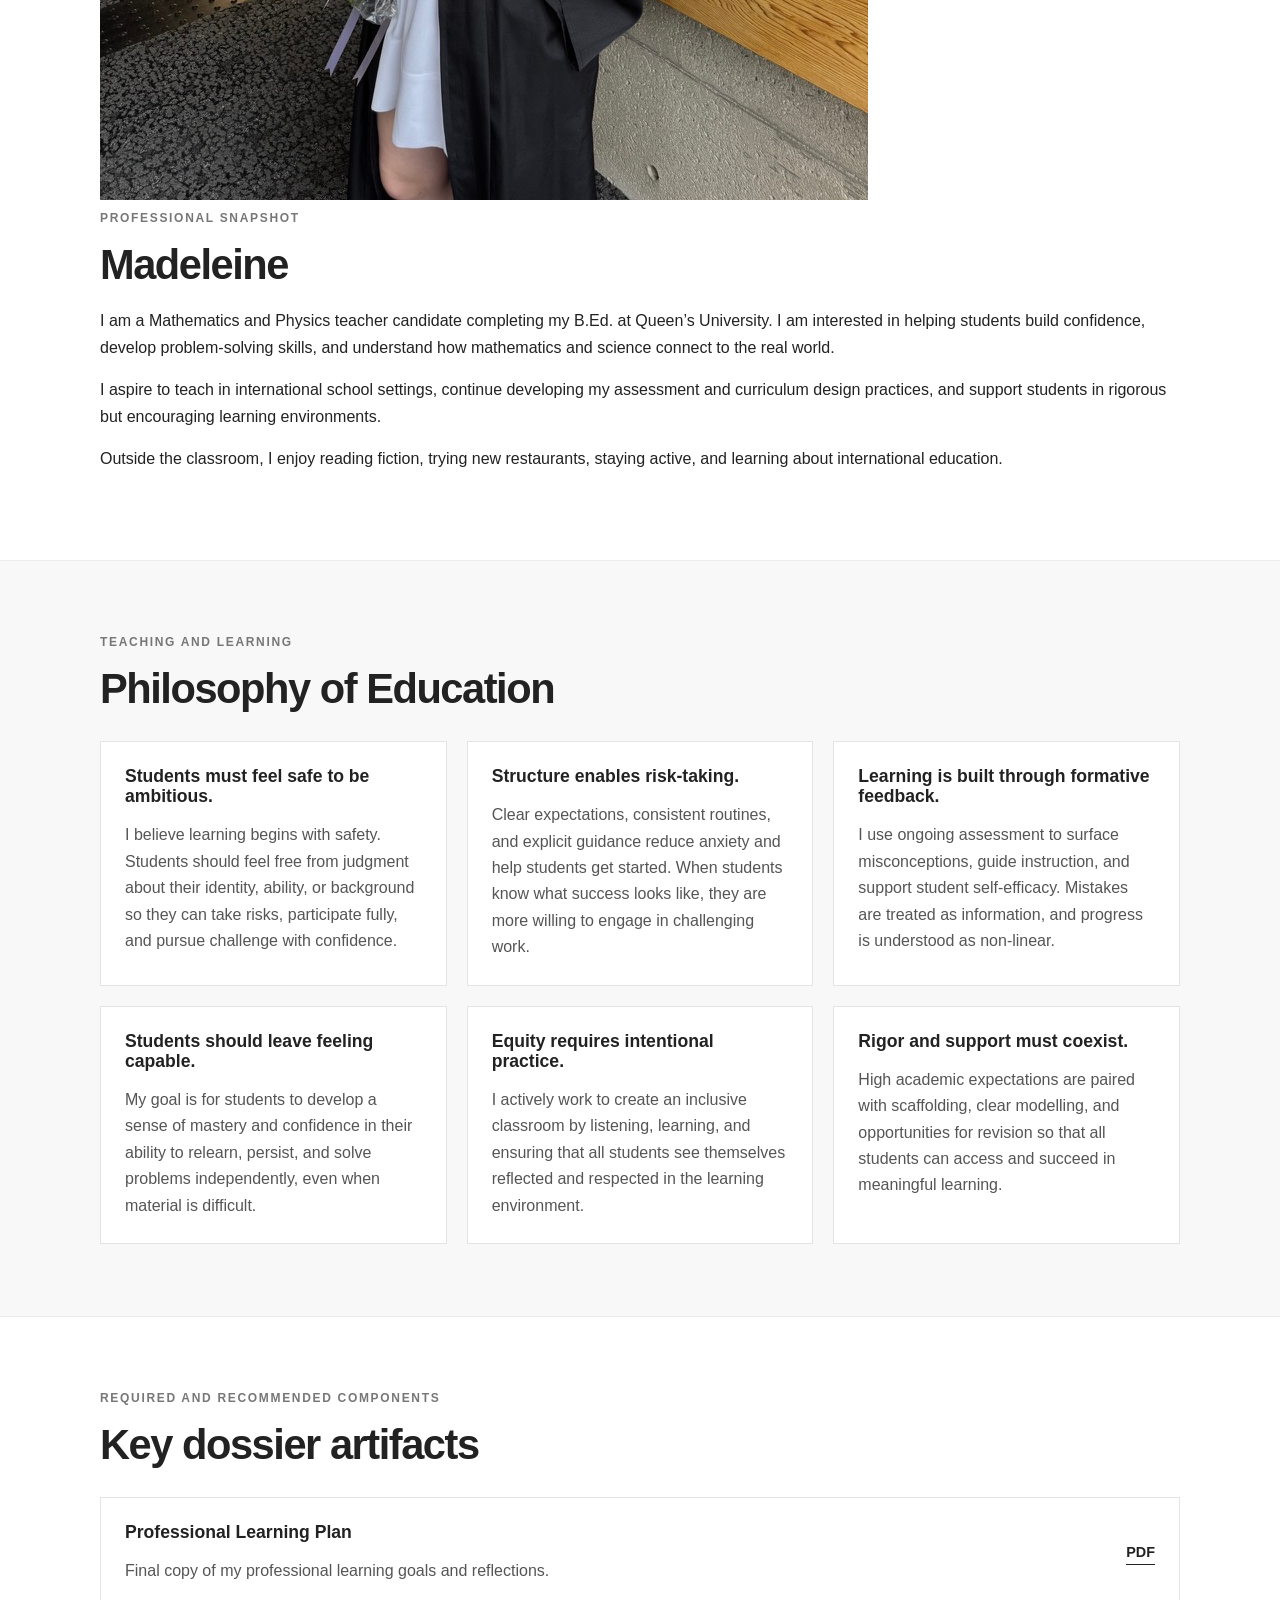
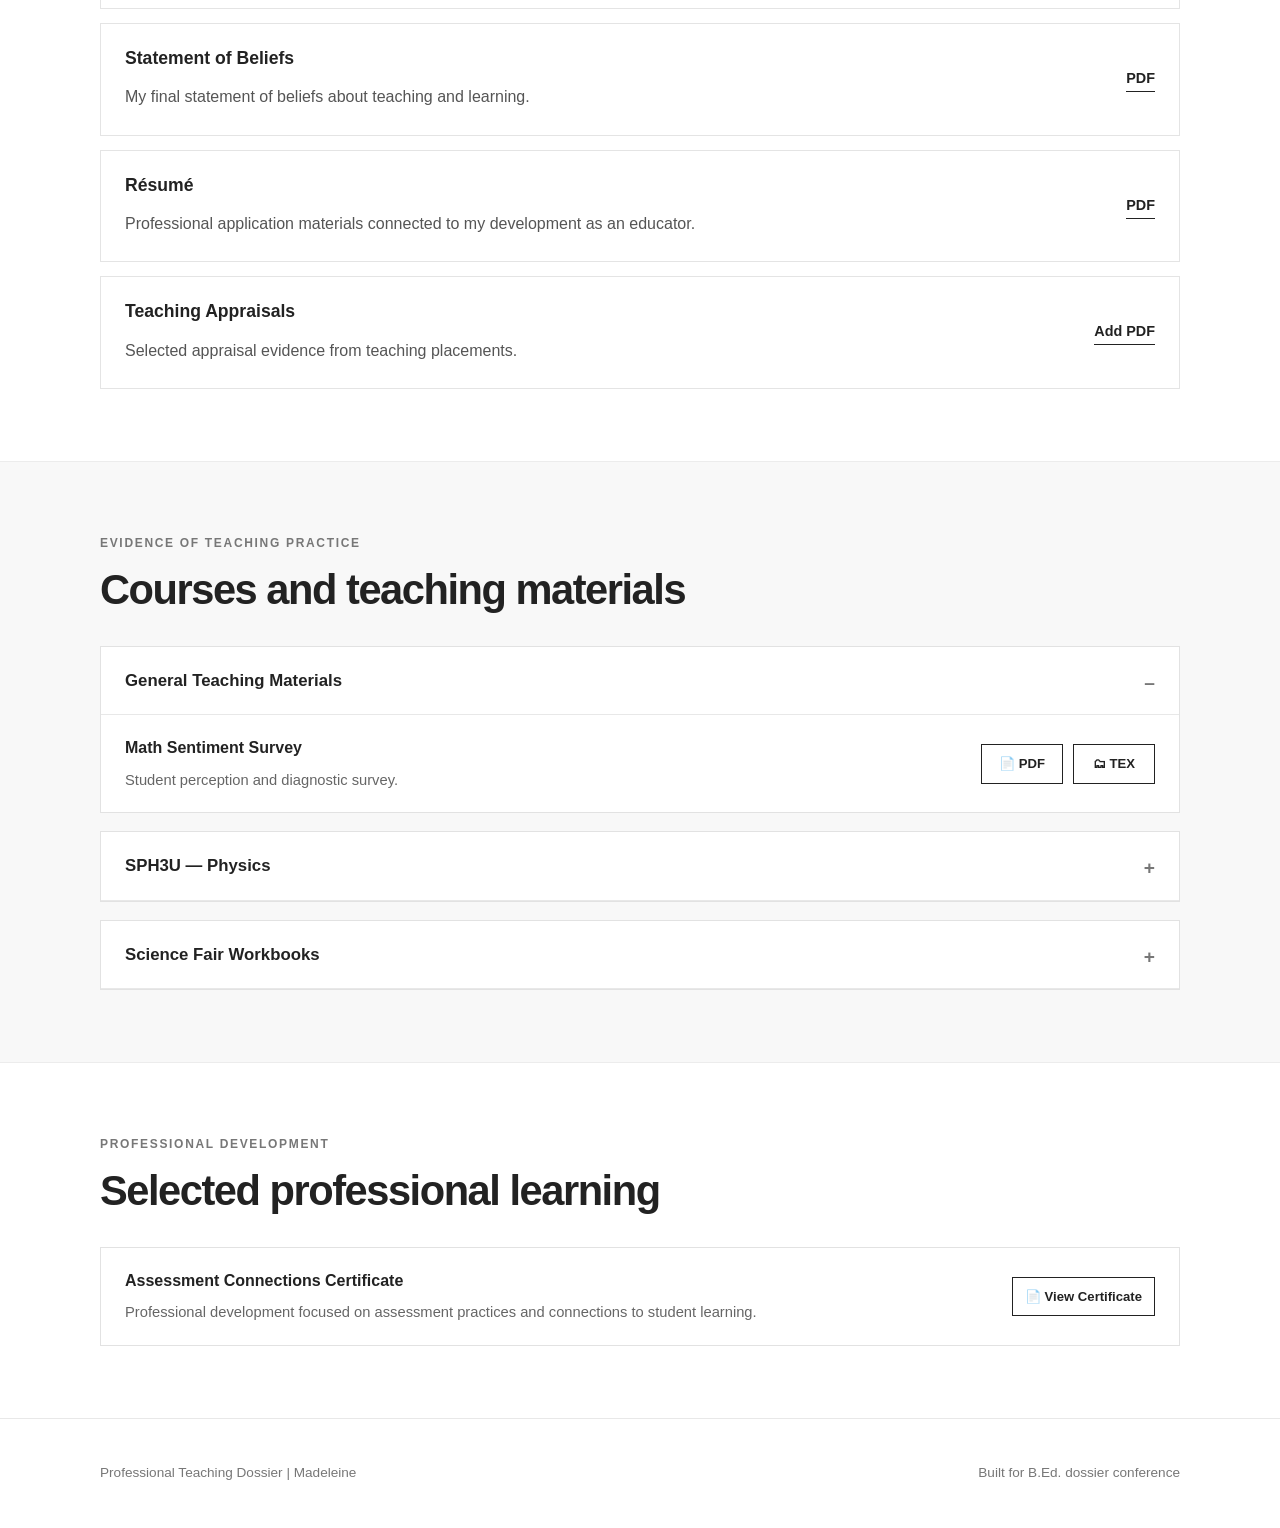
==== commit 5ac261c9: "fixed about" ====
--- a/index.html
+++ b/index.html
@@ -43,30 +43,33 @@
     </section>
 
 <section id="about" class="section">
-  <div class="container placemat">
-
-    <!-- LEFT: PHOTO -->
-    <div class="placemat-image">
+  <div class="container about-row">
+
+    <div class="about-photo">
       <img src="images/grad-photo.jpeg" alt="Photo of Madeleine">
     </div>
 
-    <!-- RIGHT: CONTENT -->
-    <div class="placemat-content">
-
+    <div class="about-text">
       <p class="eyebrow">Professional Snapshot</p>
       <h2>Madeleine</h2>
 
-      <p class="placemat-intro">
+      <p>
         I am a Mathematics and Physics teacher candidate completing my B.Ed. at Queen’s University.
-        I am passionate about helping students build confidence in problem-solving and developing a
-        deeper understanding of how mathematical and scientific ideas connect to the real world.
+        I am interested in helping students build confidence, develop problem-solving skills, and
+        understand how mathematics and science connect to the real world.
       </p>
 
-      <div class="placemat-grid">
-
-      </div>
-
-    </div>
+      <p>
+        I aspire to teach in international school settings, continue developing my assessment and
+        curriculum design practices, and support students in rigorous but encouraging learning environments.
+      </p>
+
+      <p>
+        Outside the classroom, I enjoy reading fiction, trying new restaurants, staying active, and learning
+        about international education.
+      </p>
+    </div>
+
   </div>
 </section>
     
@@ -194,9 +197,10 @@
                 <a href="teaching-materials/math-sentiment-survey.tex" download>🗂 TEX</a>
               </div>
             </div>
+          </details>
 
       <details class="resource-group">
-        <summary>⚛️ SPH3U — Physics</summary>
+        <summary> SPH3U — Physics</summary>
 
         <div class="resource-card"><div><h4>Kinematics — Relative Motion 1</h4></div><div class="download-buttons"><a href="teaching-materials/grade11-physics/sph3u-relative-motion-1.pdf" target="_blank" rel="noopener">📄 PDF</a><a href="teaching-materials/grade11-physics/sph3u-relative-motion-1.zip" download>🗂 ZIP</a></div></div>
 
@@ -220,7 +224,7 @@
       </details>
 
       <details class="resource-group">
-        <summary>🔬 Science Fair Workbooks </summary>
+        <summary> Science Fair Workbooks </summary>
 
         <div class="resource-card">
           <div>
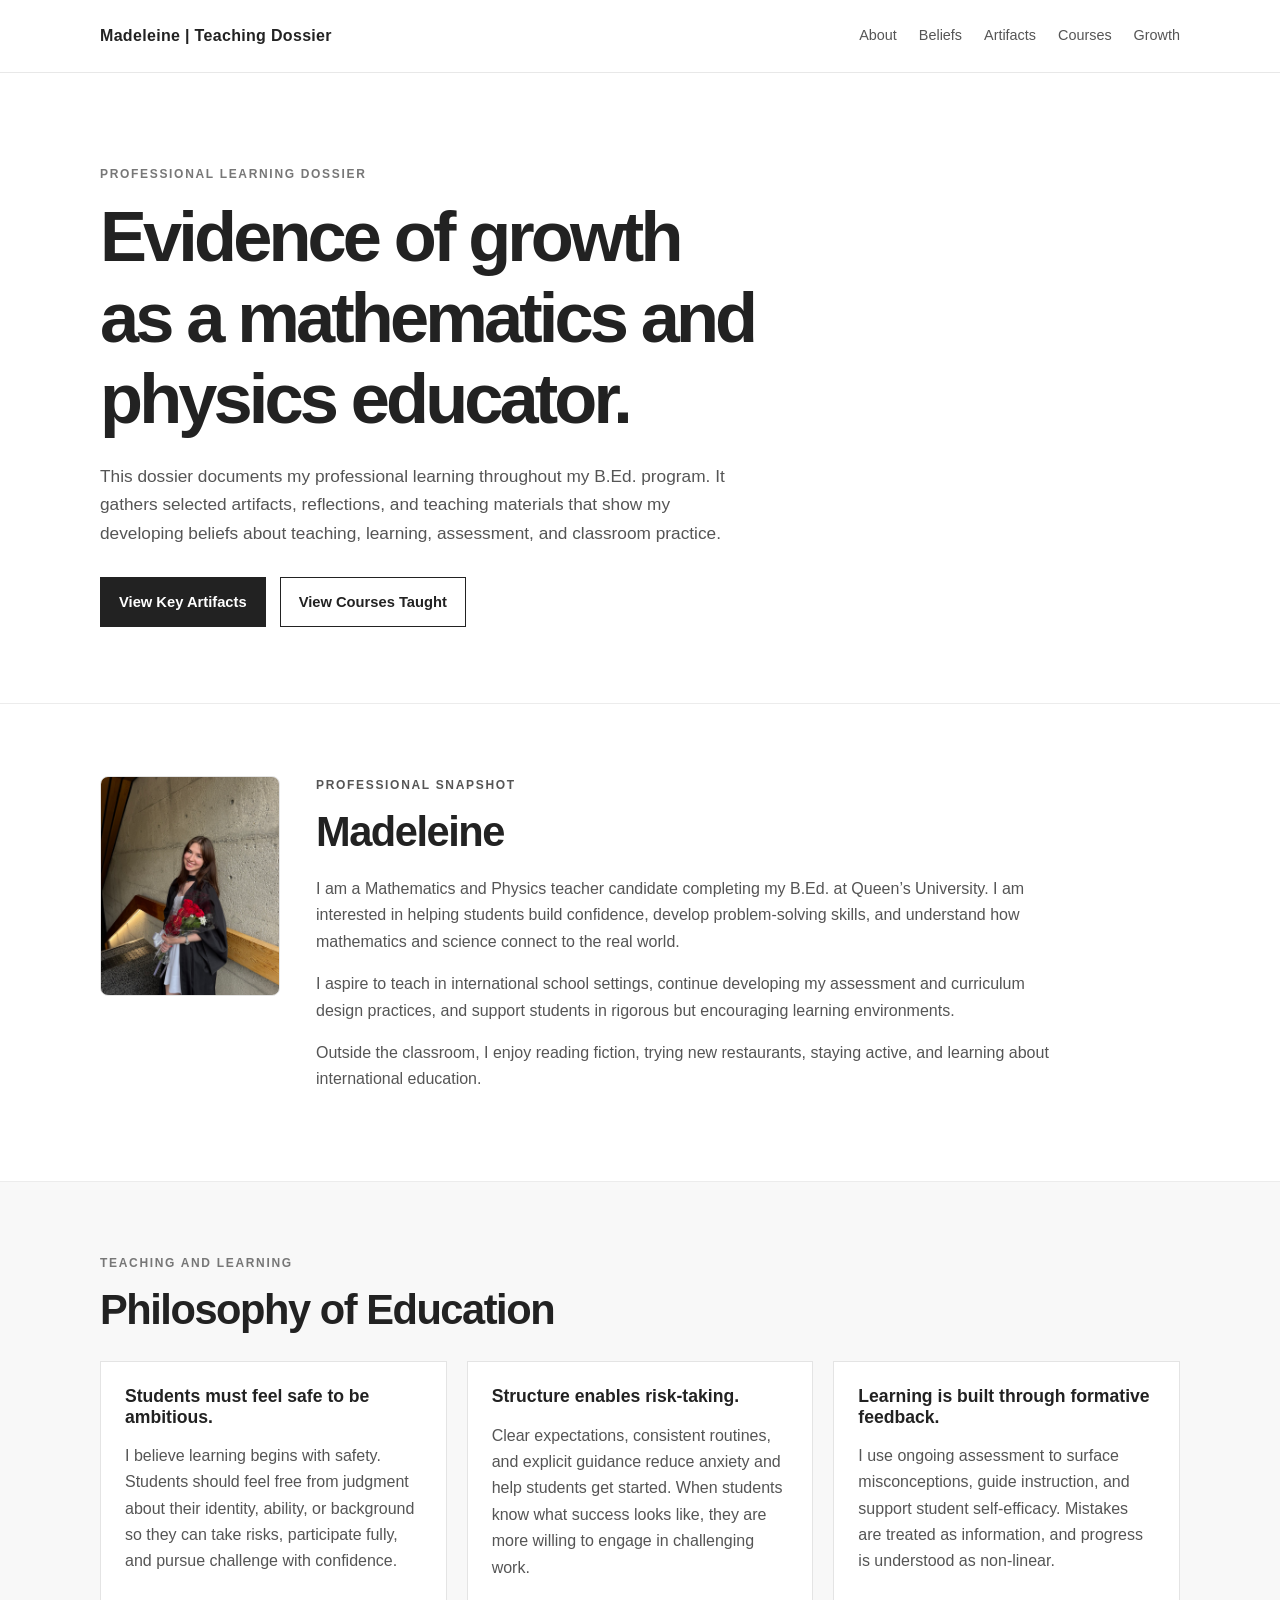
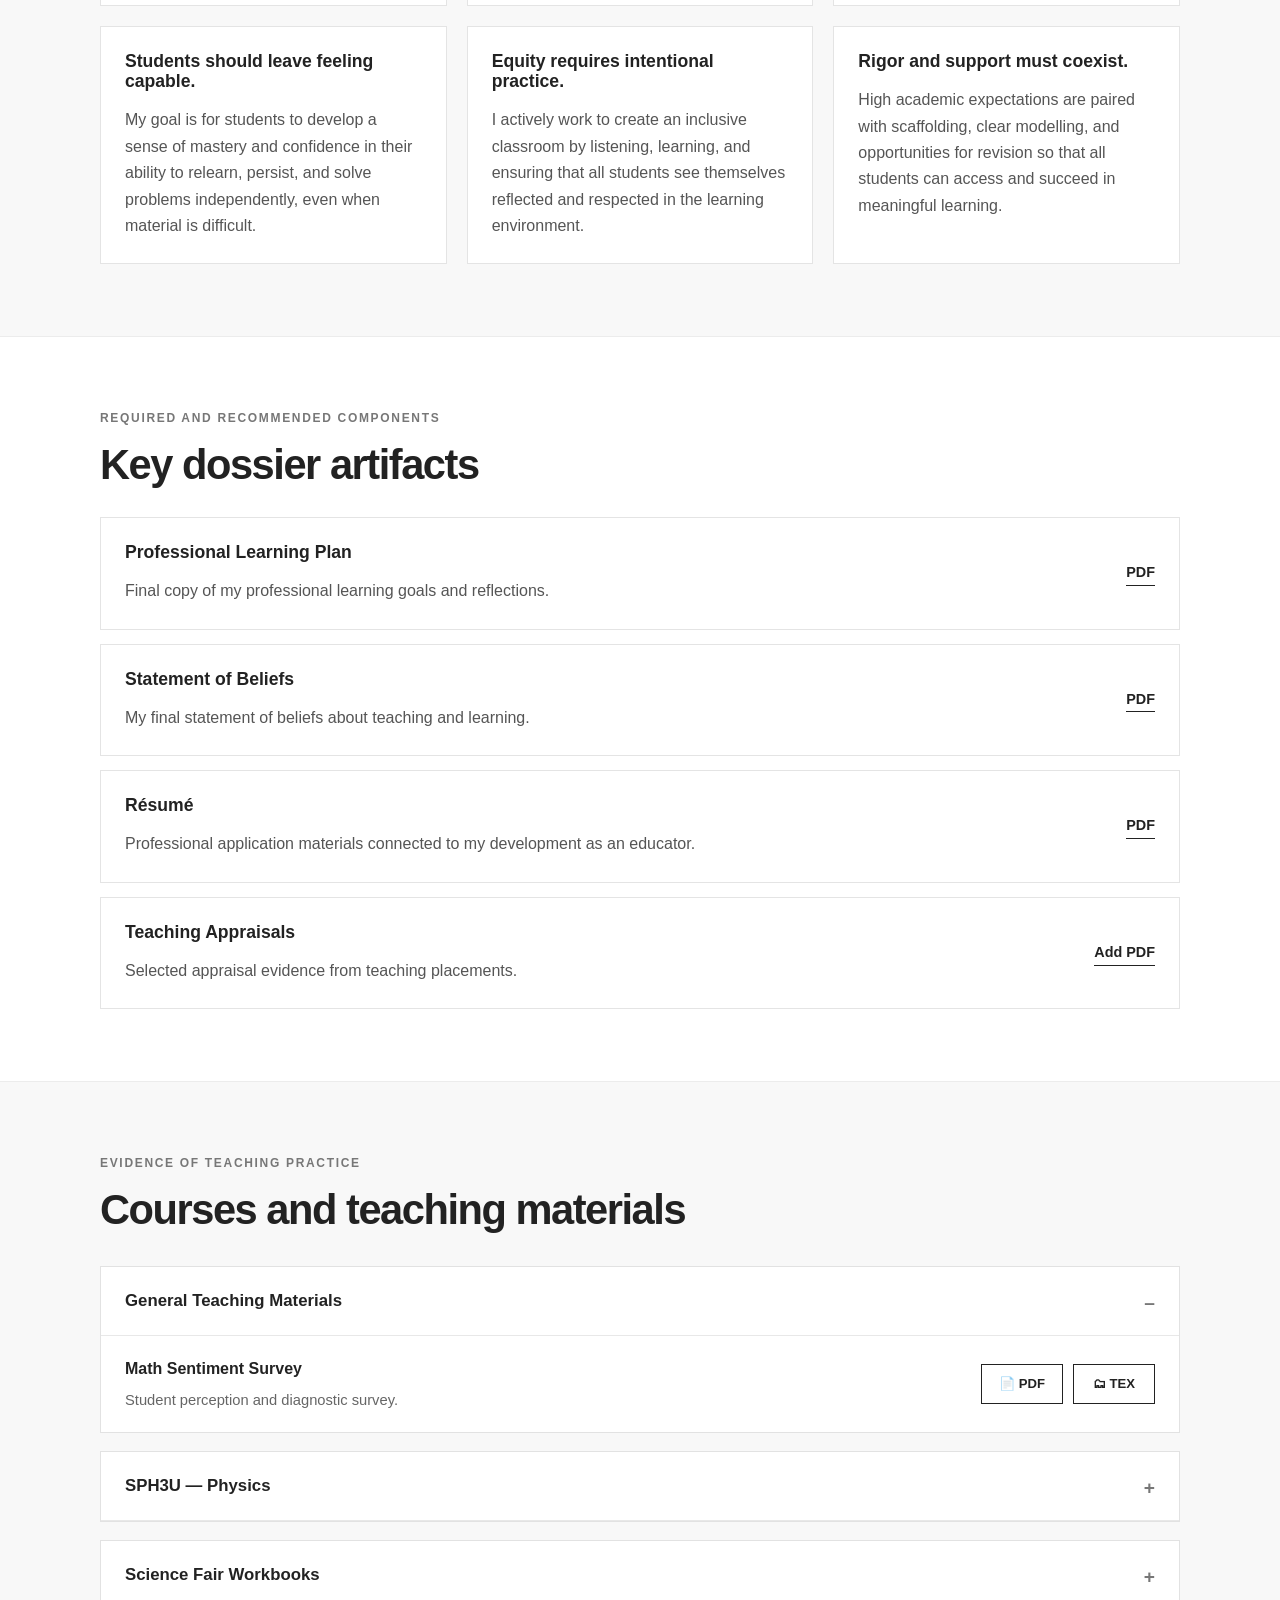
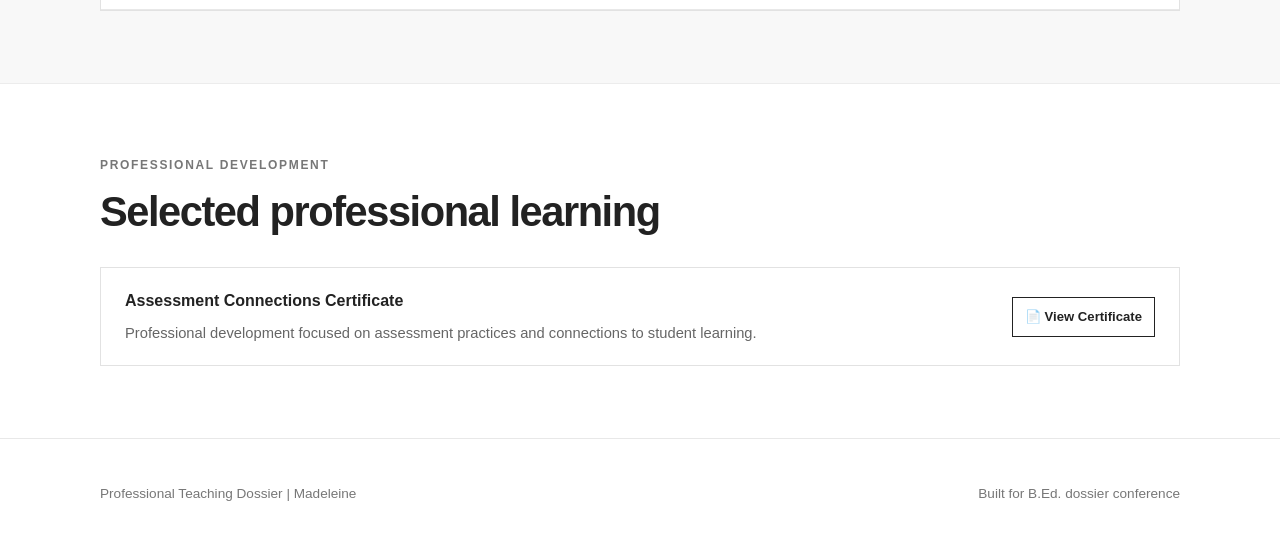
==== commit 4dcc99be: "teacher appraisals" ====
--- a/index.html
+++ b/index.html
@@ -171,7 +171,7 @@
               <h3>Teaching Appraisals</h3>
               <p>Selected appraisal evidence from teaching placements.</p>
             </div>
-            <a href="documents/teaching-appraisals.pdf" target="_blank">Add PDF</a>
+            <a href="documents/prac441.pdf" target="_blank">Add PDF</a>
           </article>
         </div>
       </div>
--- a/style.css
+++ b/style.css
@@ -370,3 +370,37 @@
     align-items: flex-start;
   }
 }
+
+.about-row {
+  display: grid;
+  grid-template-columns: 180px 1fr;
+  gap: 36px;
+  align-items: start;
+}
+
+.about-photo img {
+  width: 180px;
+  height: 220px;
+  object-fit: cover;
+  border-radius: 8px;
+  border: 1px solid #e5e5e5;
+}
+
+.about-text {
+  max-width: 760px;
+}
+
+.about-text p {
+  color: #555;
+}
+
+@media (max-width: 700px) {
+  .about-row {
+    grid-template-columns: 1fr;
+  }
+
+  .about-photo img {
+    width: 160px;
+    height: 200px;
+  }
+}
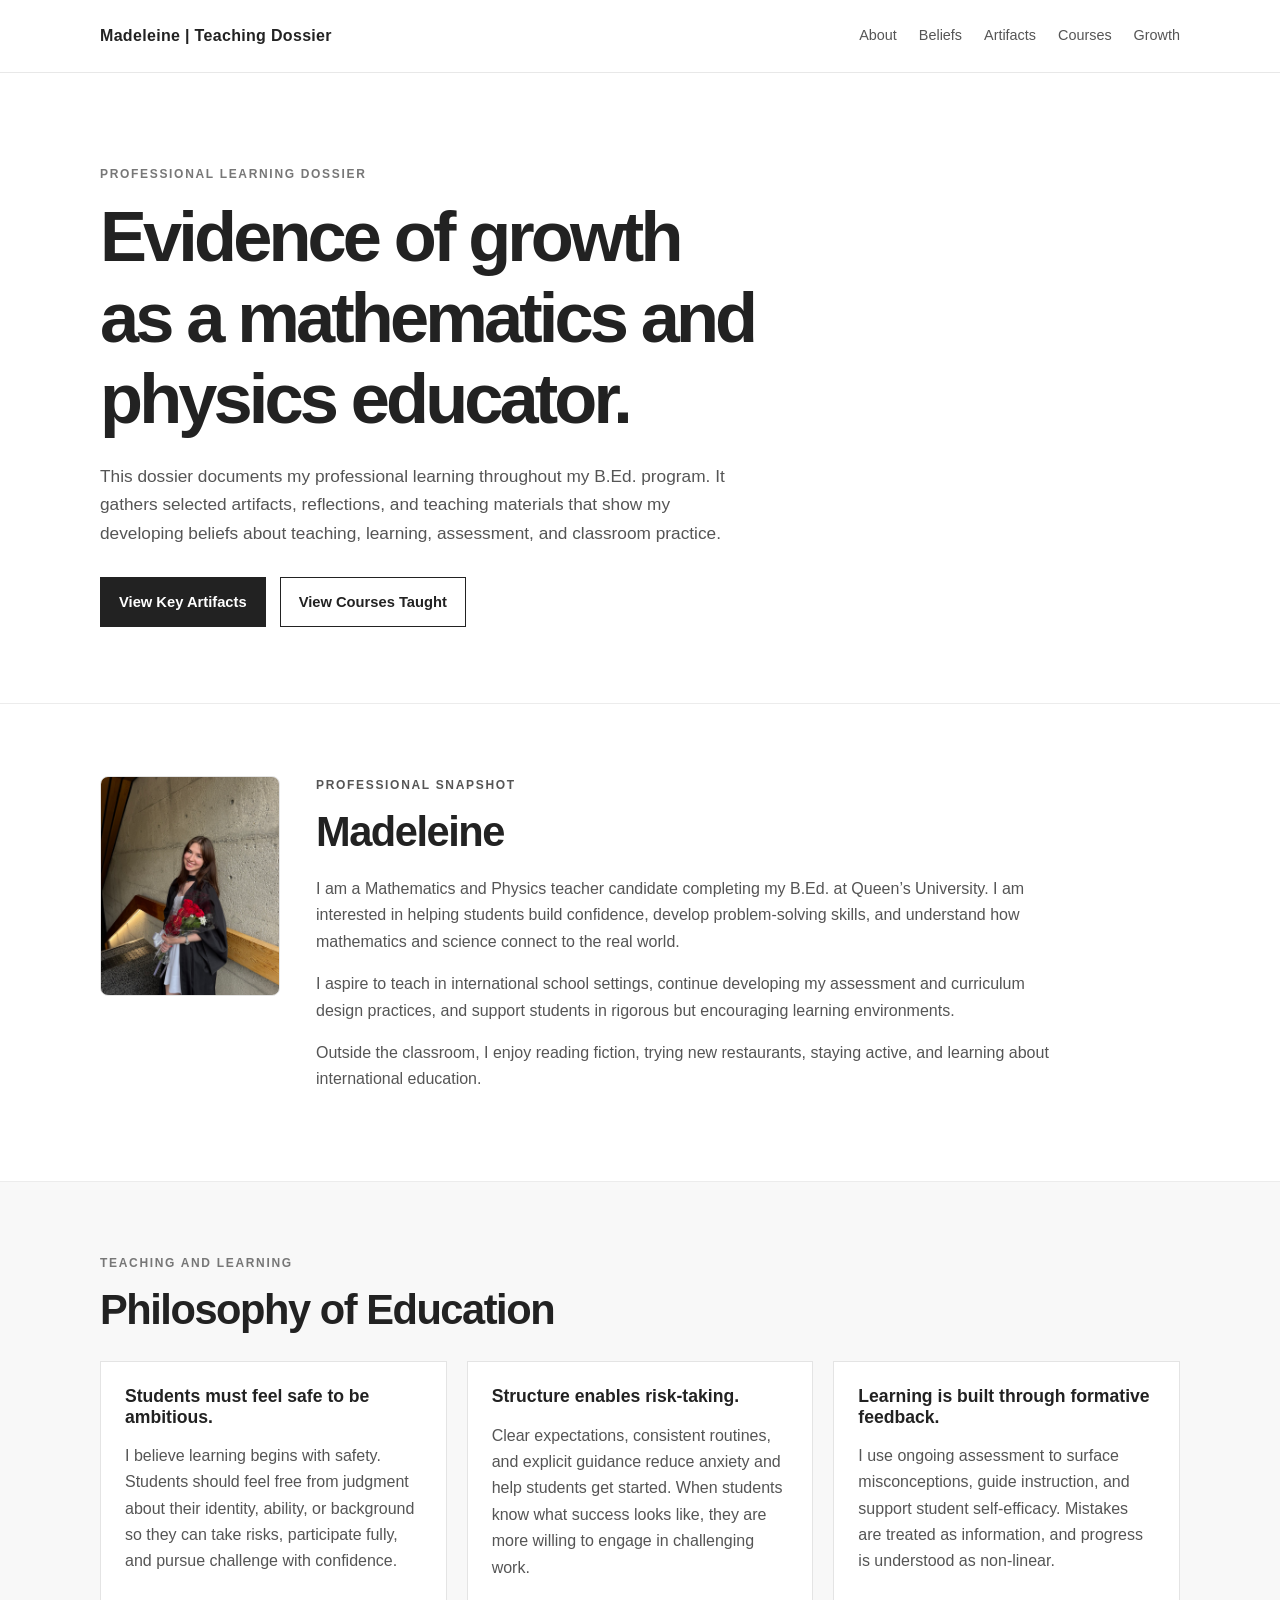
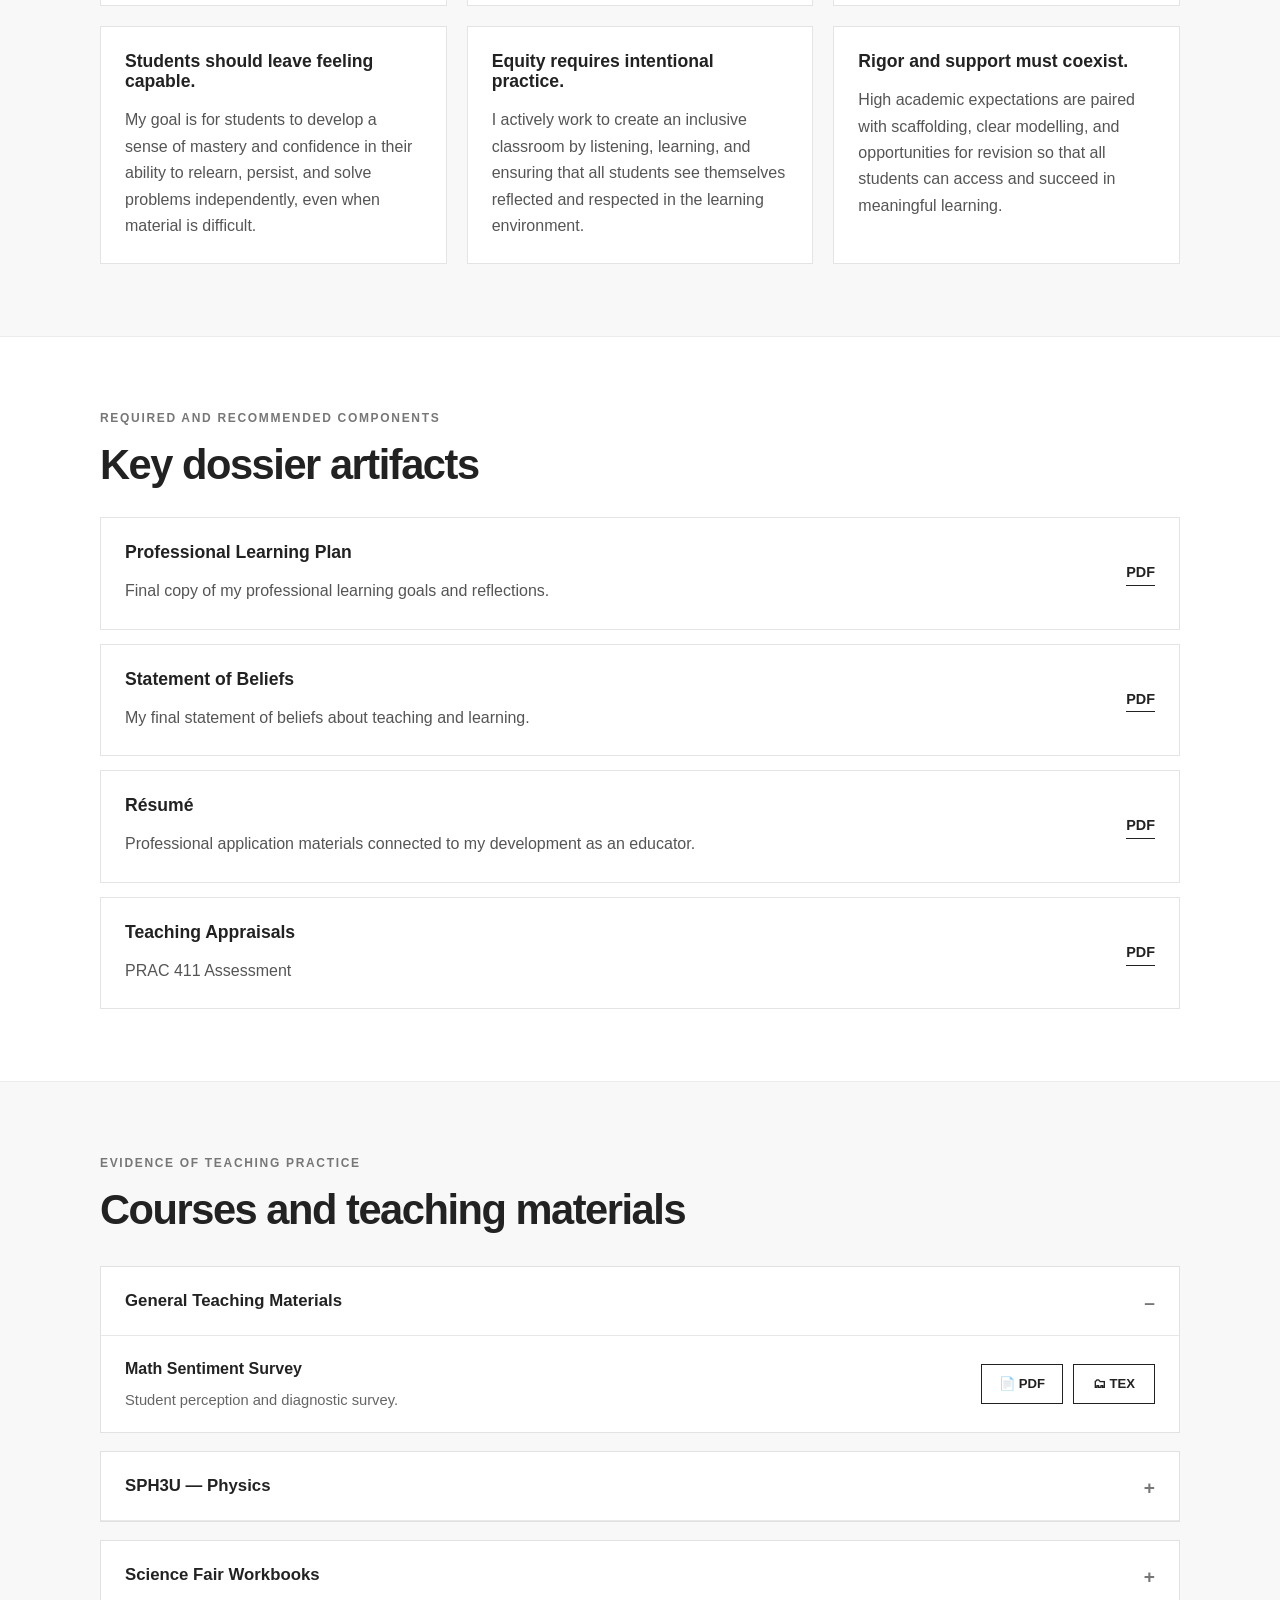
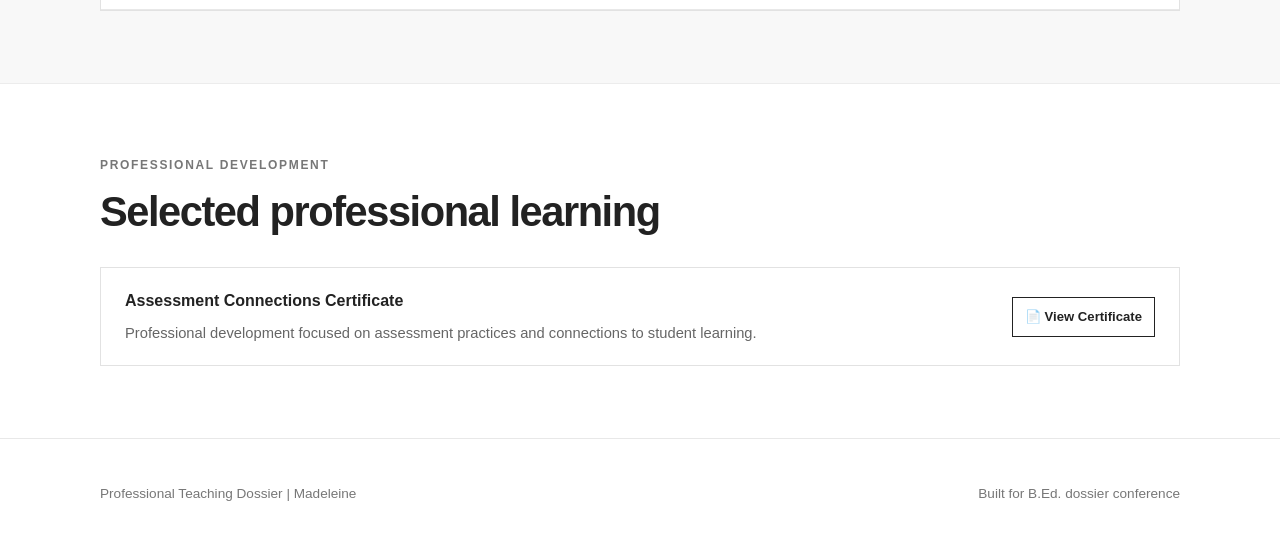
==== commit 1730cdcc: "wording" ====
--- a/index.html
+++ b/index.html
@@ -169,9 +169,9 @@
           <article class="artifact">
             <div>
               <h3>Teaching Appraisals</h3>
-              <p>Selected appraisal evidence from teaching placements.</p>
-            </div>
-            <a href="documents/prac441.pdf" target="_blank">Add PDF</a>
+              <p>PRAC 411 Assessment</p>
+            </div>
+            <a href="documents/prac441.pdf" target="_blank">PDF</a>
           </article>
         </div>
       </div>
